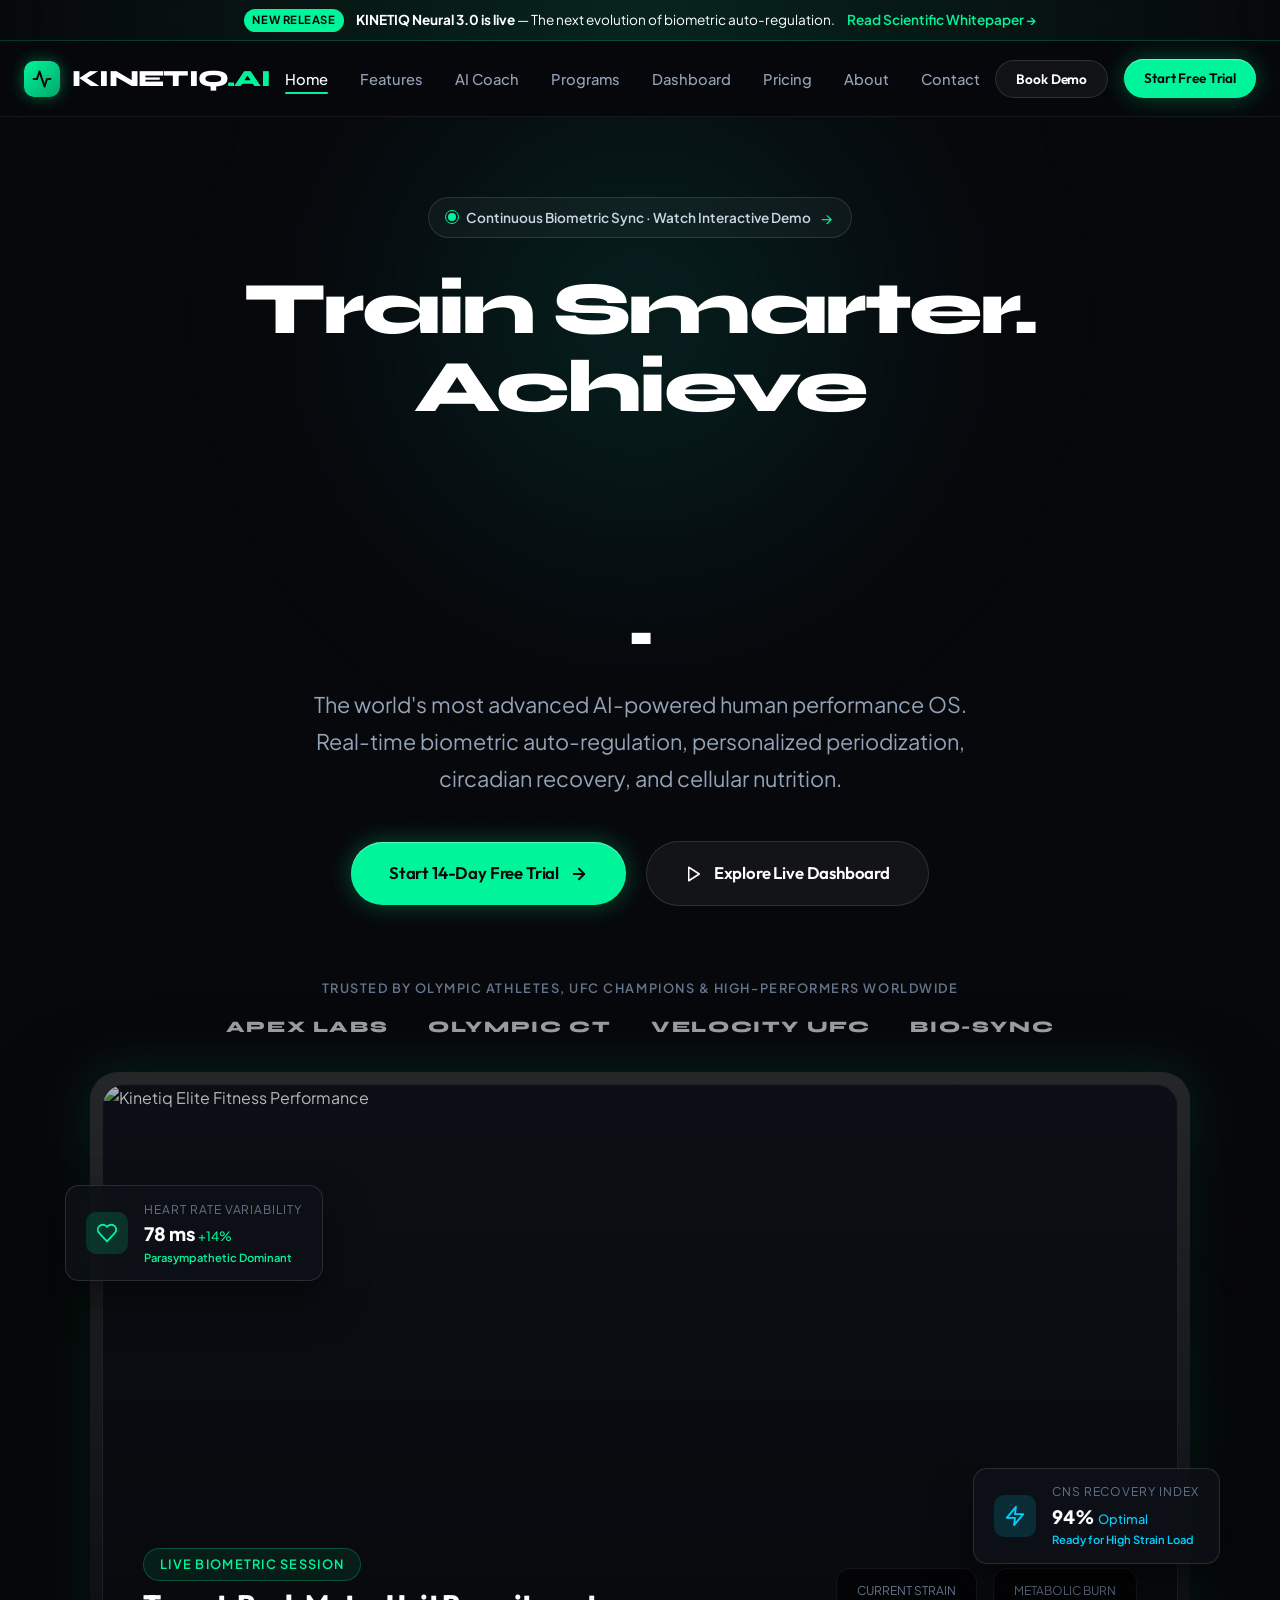
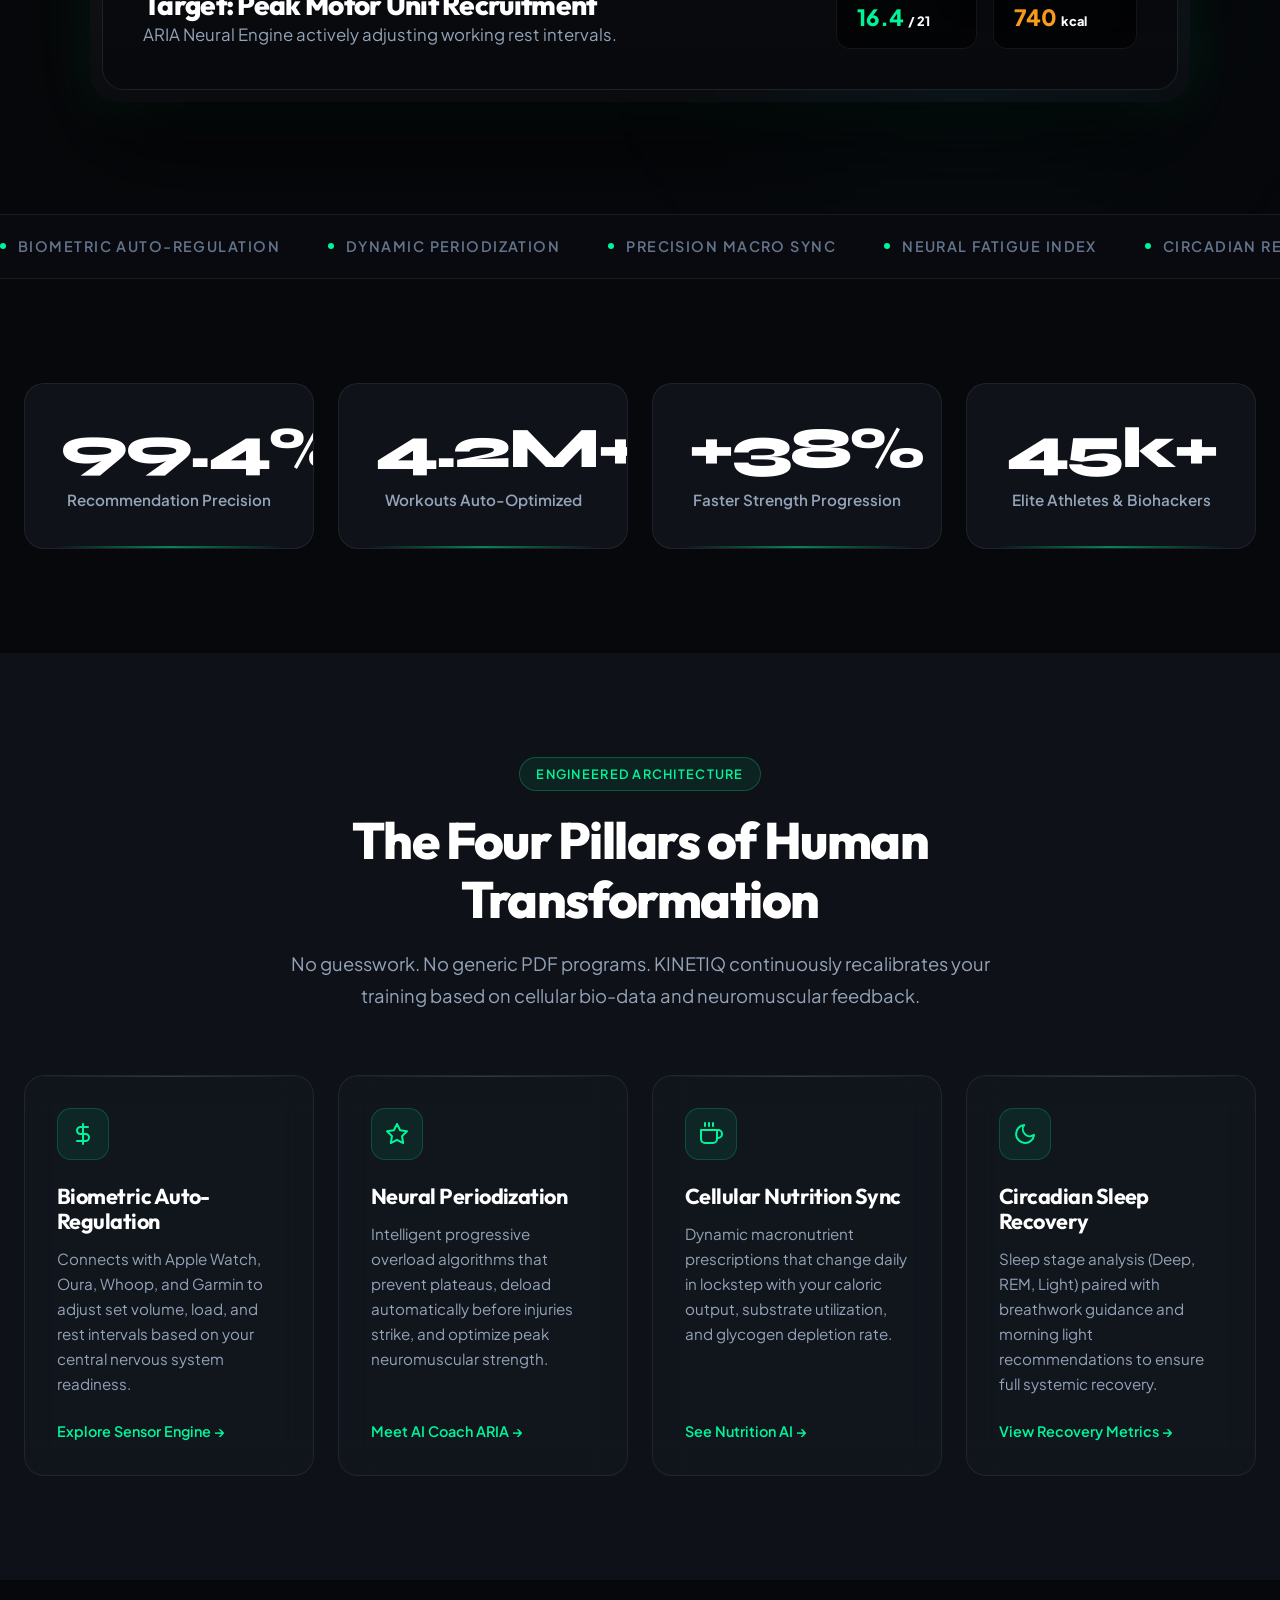
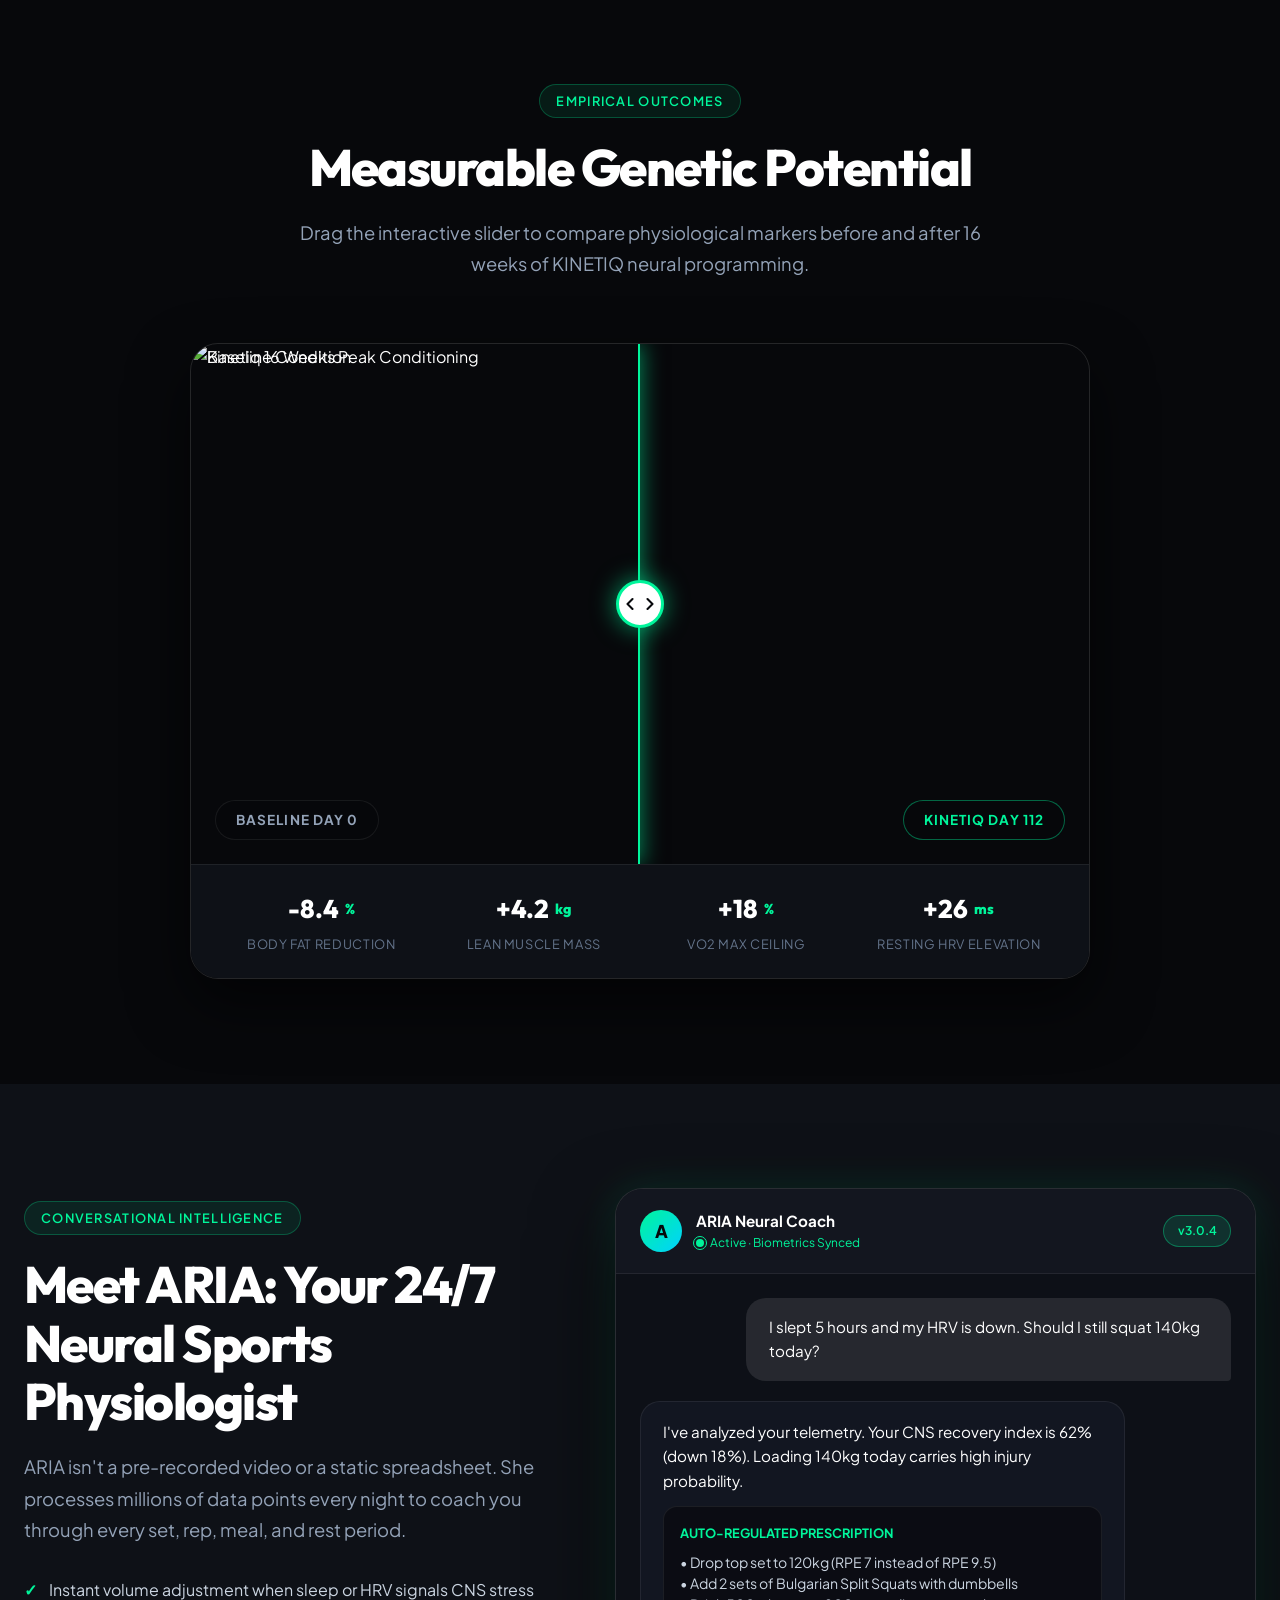
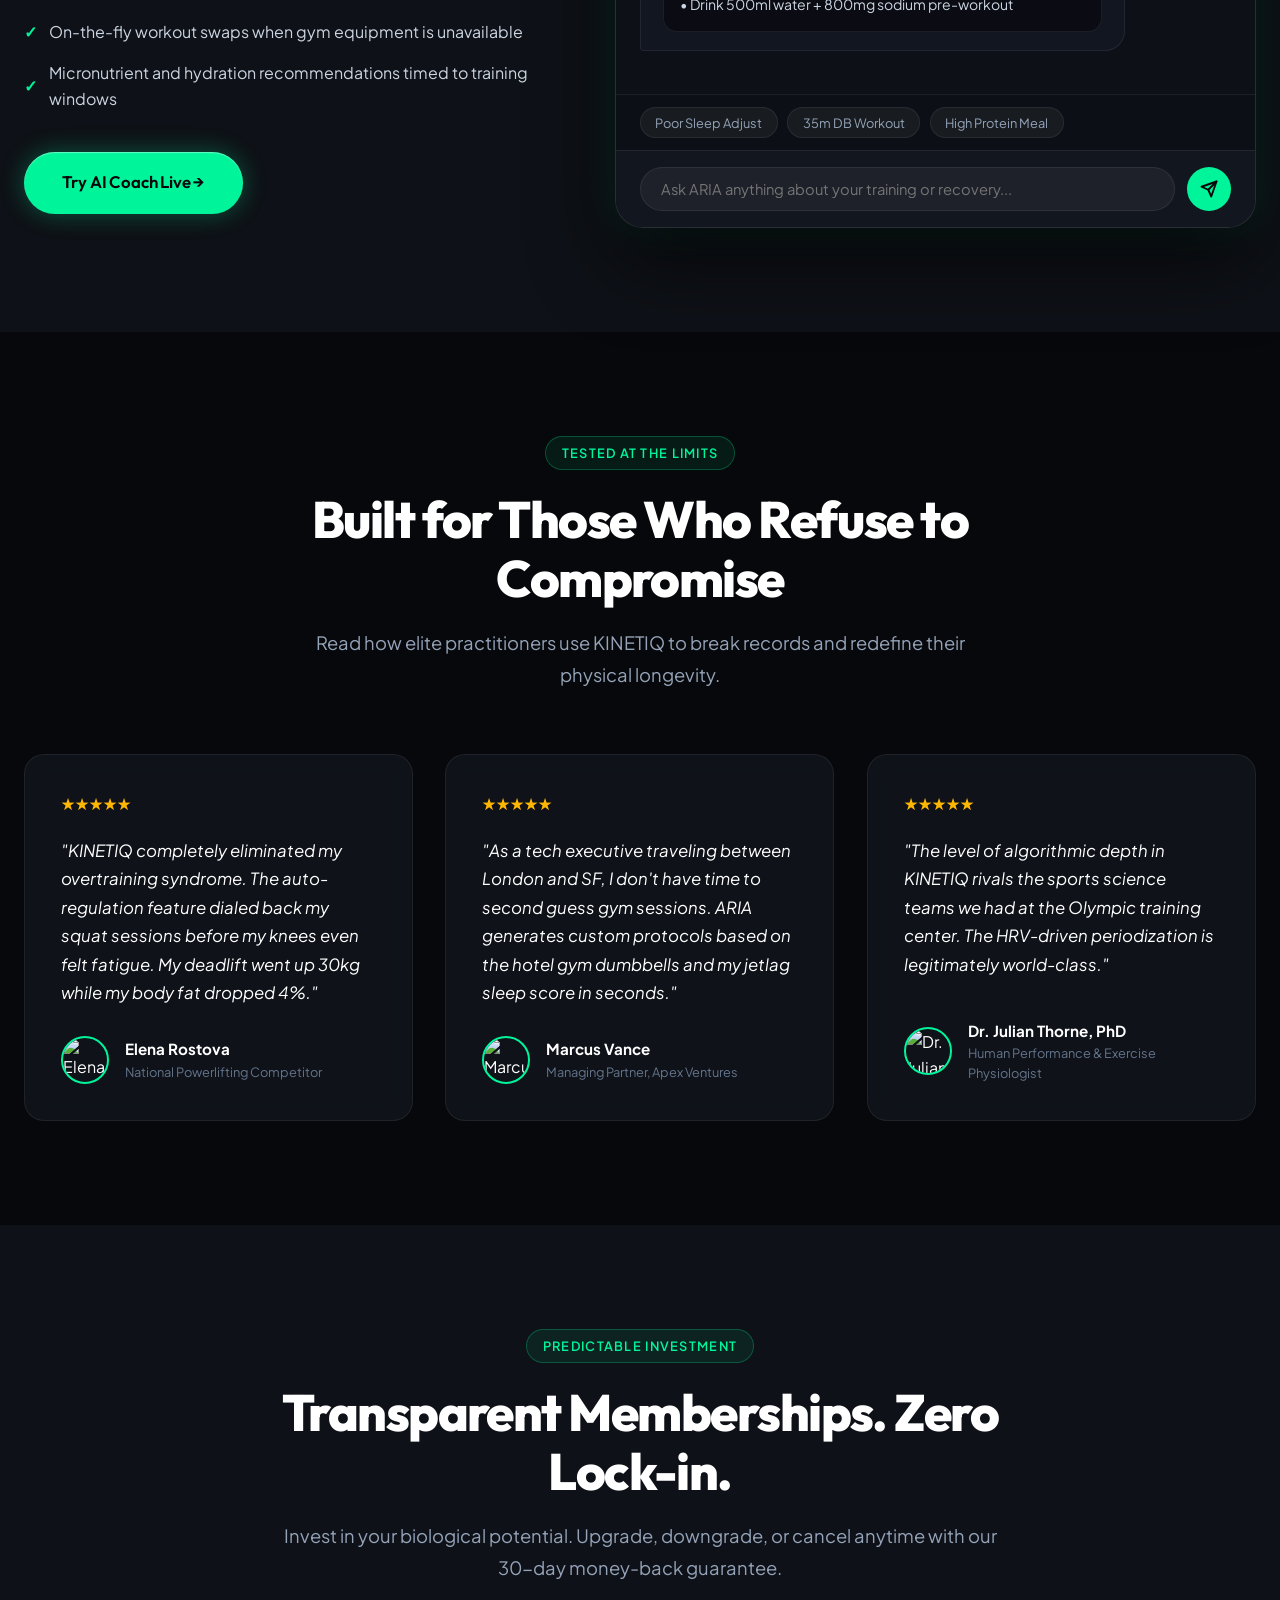
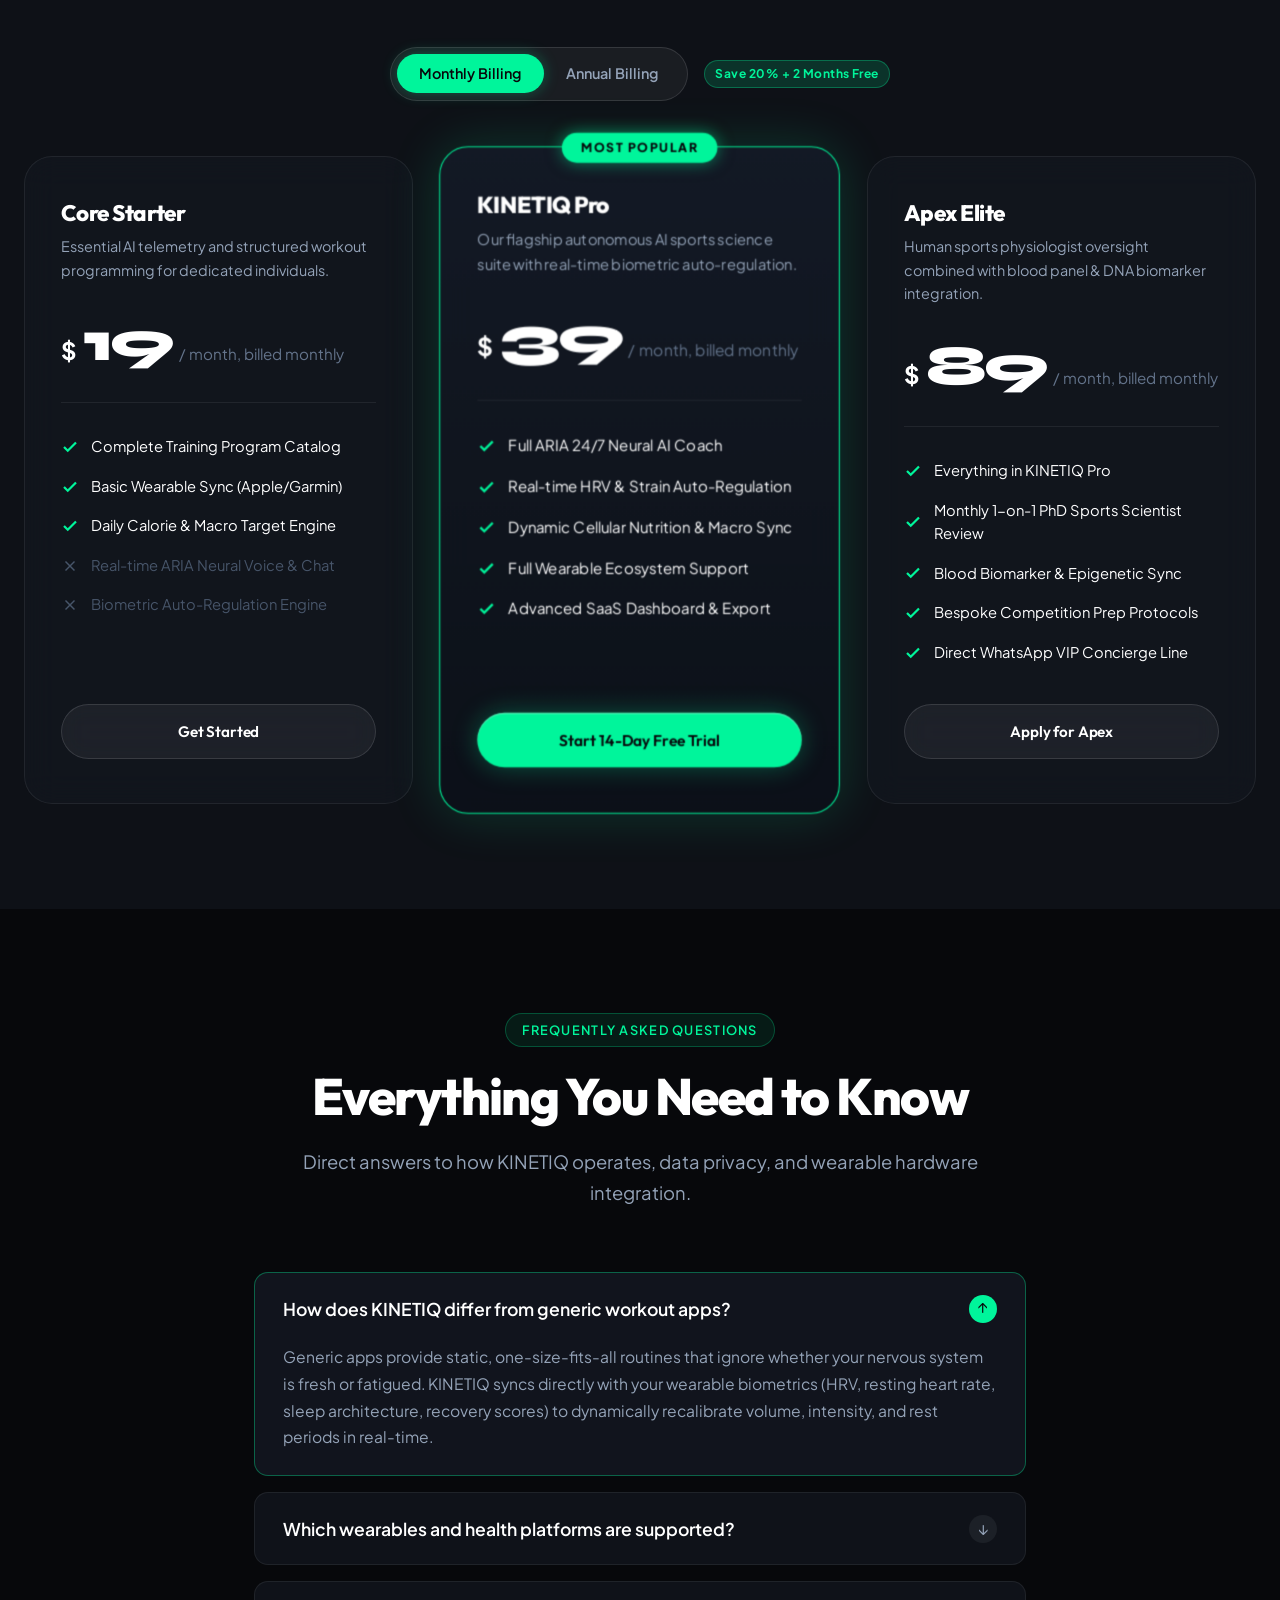
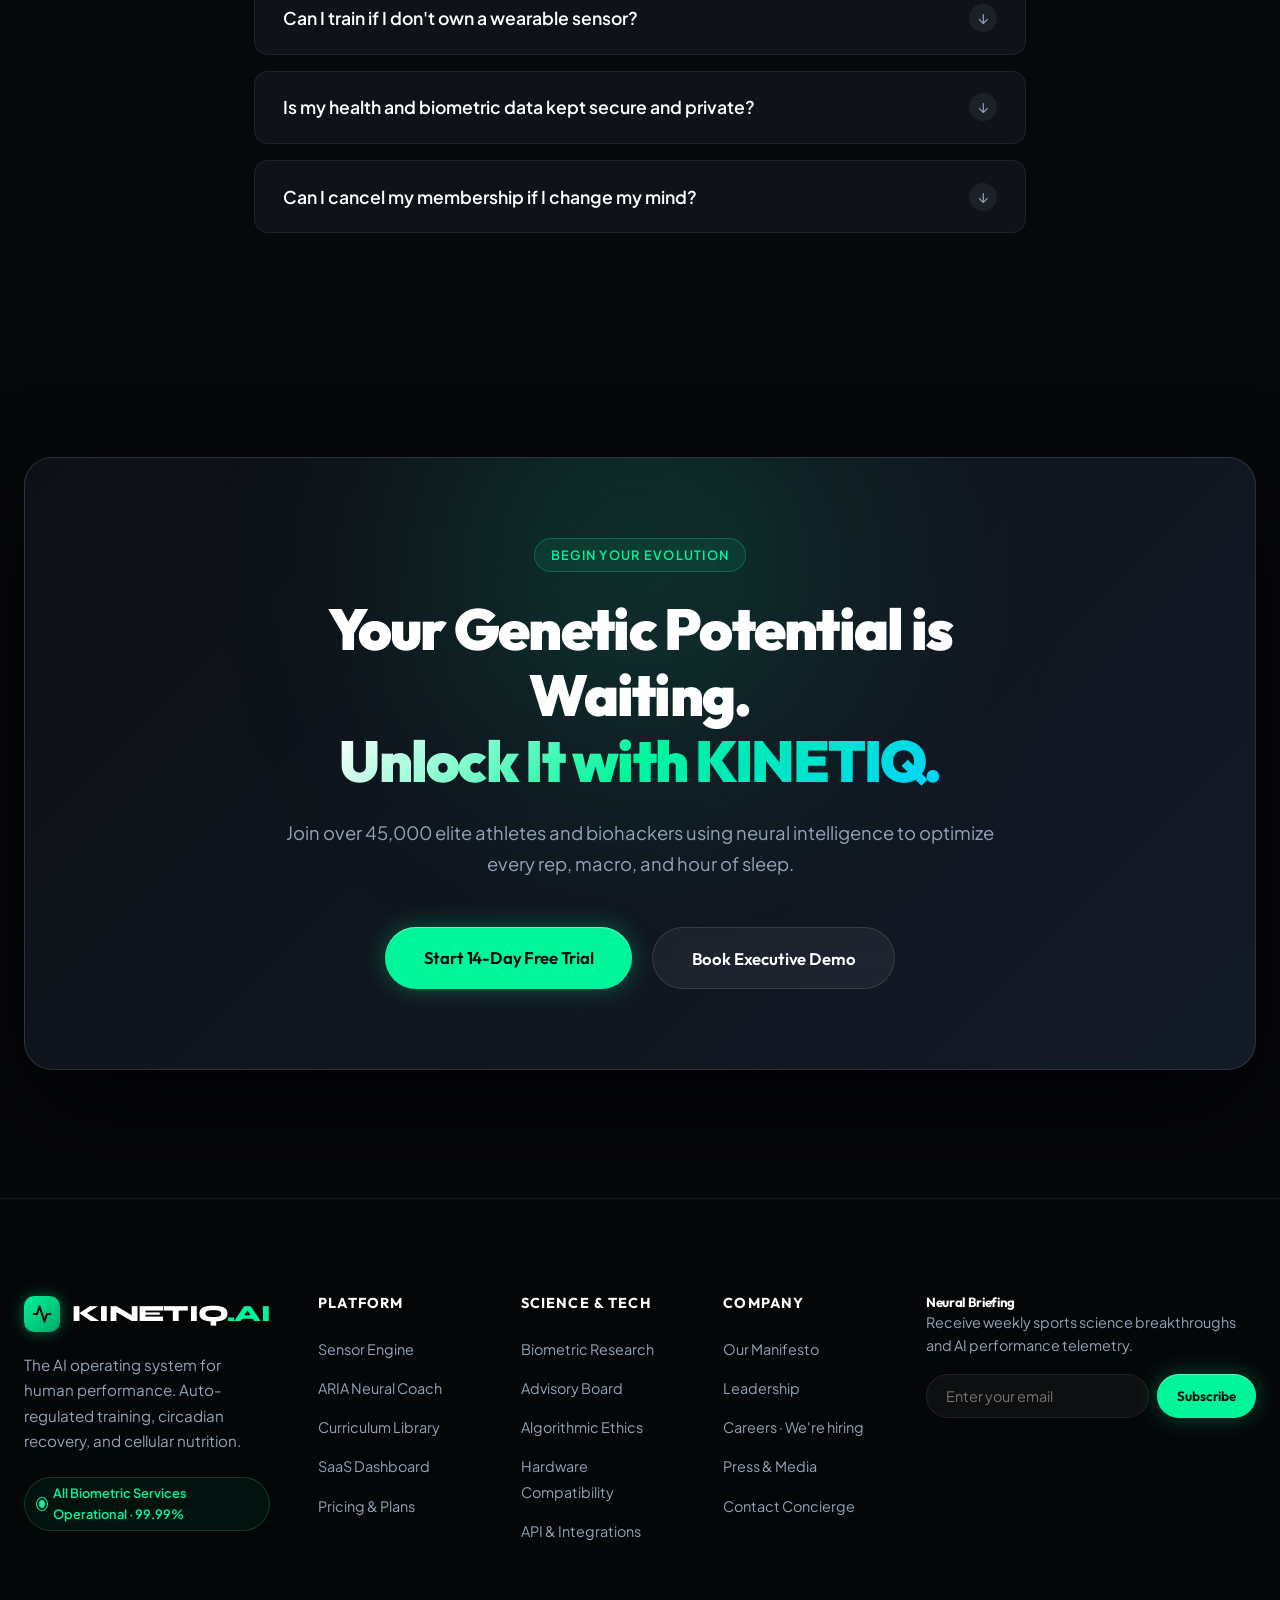
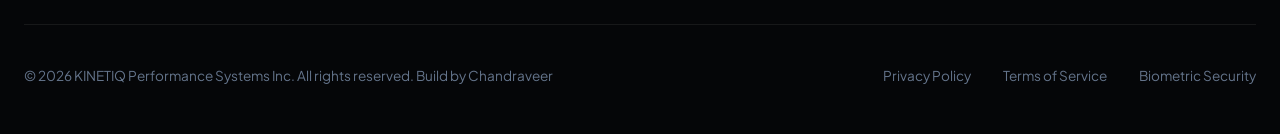
==== index.html @ f7a19a85 "Initial commit: FitNexus Fitness Website" ====
<!DOCTYPE html>
<html lang="en">
<head>
  <meta charset="UTF-8">
  <meta name="viewport" content="width=device-width, initial-scale=1.0">
  <title>KINETIQ AI — The Intelligent Operating System for Human Performance</title>
  <meta name="description" content="KINETIQ is an AI-powered human performance platform integrating real-time biometric tracking, neural coaching, dynamic periodization, and metabolic nutrition.">
  <link rel="stylesheet" href="css/main.css">
  <link rel="stylesheet" href="css/components.css">
  <link rel="stylesheet" href="css/pages.css">
</head>
<body>

  <!-- Announcement Bar -->
  <div class="announcement-bar">
    <span class="badge">New Release</span>
    <span><strong>KINETIQ Neural 3.0 is live</strong> — The next evolution of biometric auto-regulation.</span>
    <a href="features.html">Read Scientific Whitepaper &rarr;</a>
  </div>

  <!-- Sticky Glass Navbar -->
  <header class="navbar">
    <div class="container-wide navbar-container">
      <a href="index.html" class="brand-logo">
        <div class="brand-icon">
          <svg viewBox="0 0 24 24" fill="none" stroke="currentColor" stroke-width="2.5" stroke-linecap="round" stroke-linejoin="round">
            <polyline points="22 12 18 12 15 21 9 3 6 12 2 12"></polyline>
          </svg>
        </div>
        <span>KINETIQ<span class="highlight">.AI</span></span>
      </a>

      <nav>
        <ul class="nav-menu">
          <li><a href="index.html" class="nav-link active">Home</a></li>
          <li><a href="features.html" class="nav-link">Features</a></li>
          <li><a href="ai-coach.html" class="nav-link">AI Coach</a></li>
          <li><a href="programs.html" class="nav-link">Programs</a></li>
          <li><a href="dashboard.html" class="nav-link">Dashboard</a></li>
          <li><a href="pricing.html" class="nav-link">Pricing</a></li>
          <li><a href="about.html" class="nav-link">About</a></li>
          <li><a href="contact.html" class="nav-link">Contact</a></li>
        </ul>
      </nav>

      <div class="nav-actions">
        <button class="btn btn-secondary btn-sm" data-open-modal="demo-modal">Book Demo</button>
        <a href="pricing.html" class="btn btn-primary btn-sm btn-magnetic">Start Free Trial</a>
        <button class="mobile-toggle" aria-label="Open Navigation Menu">
          <svg viewBox="0 0 24 24" fill="none" stroke="currentColor" stroke-width="2" stroke-linecap="round" stroke-linejoin="round">
            <line x1="3" y1="12" x2="21" y2="12"></line>
            <line x1="3" y1="6" x2="21" y2="6"></line>
            <line x1="3" y1="18" x2="21" y2="18"></line>
          </svg>
        </button>
      </div>
    </div>
  </header>

  <!-- Mobile Drawer Overlay -->
  <div class="mobile-drawer">
    <div class="mobile-drawer-header">
      <div class="brand-logo">
        <div class="brand-icon">
          <svg viewBox="0 0 24 24" fill="none" stroke="currentColor" stroke-width="2.5" stroke-linecap="round" stroke-linejoin="round">
            <polyline points="22 12 18 12 15 21 9 3 6 12 2 12"></polyline>
          </svg>
        </div>
        <span>KINETIQ<span class="highlight">.AI</span></span>
      </div>
      <button class="mobile-drawer-close modal-close" aria-label="Close Menu">&times;</button>
    </div>
    <div class="mobile-nav-links">
      <a href="index.html" class="mobile-nav-link active">Home <span>&rarr;</span></a>
      <a href="features.html" class="mobile-nav-link">Features <span>&rarr;</span></a>
      <a href="ai-coach.html" class="mobile-nav-link">AI Coach <span>&rarr;</span></a>
      <a href="programs.html" class="mobile-nav-link">Programs <span>&rarr;</span></a>
      <a href="dashboard.html" class="mobile-nav-link">Dashboard <span>&rarr;</span></a>
      <a href="pricing.html" class="mobile-nav-link">Pricing <span>&rarr;</span></a>
      <a href="about.html" class="mobile-nav-link">About <span>&rarr;</span></a>
      <a href="contact.html" class="mobile-nav-link">Contact <span>&rarr;</span></a>
    </div>
    <div class="mobile-actions">
      <a href="pricing.html" class="btn btn-primary btn-lg" style="width: 100%;">Get Started</a>
      <button class="btn btn-secondary btn-lg" data-open-modal="demo-modal" style="width: 100%;">Book a Demo</button>
    </div>
  </div>

  <!-- Hero Section -->
  <section class="hero-section">
    <div class="ambient-glow hero-glow-1"></div>
    <div class="ambient-glow hero-glow-2"></div>

    <div class="container">
      <div class="hero-content">
        <div class="hero-announcement-pill" data-open-modal="demo-modal">
          <div class="status-dot"></div>
          <span style="font-size: 0.85rem; font-weight: 600; color: #cbd5e1;">Continuous Biometric Sync &middot; Watch Interactive Demo</span>
          <span style="color: var(--accent-primary);">&rarr;</span>
        </div>

        <h1 class="hero-headline">
          Train Smarter.<br>
          Achieve <span class="gradient-text-accent morphing-keyword">Peak Performance</span>.
        </h1>

        <p class="hero-subheading">
          The world's most advanced AI-powered human performance OS. Real-time biometric auto-regulation, personalized periodization, circadian recovery, and cellular nutrition.
        </p>

        <div class="hero-cta-group">
          <a href="pricing.html" class="btn btn-primary btn-lg btn-magnetic">
            <span>Start 14-Day Free Trial</span>
            <svg width="18" height="18" viewBox="0 0 24 24" fill="none" stroke="currentColor" stroke-width="2.5" stroke-linecap="round" stroke-linejoin="round">
              <line x1="5" y1="12" x2="19" y2="12"></line>
              <polyline points="12 5 19 12 12 19"></polyline>
            </svg>
          </a>
          <a href="dashboard.html" class="btn btn-secondary btn-lg">
            <svg width="18" height="18" viewBox="0 0 24 24" fill="none" stroke="currentColor" stroke-width="2" stroke-linecap="round" stroke-linejoin="round">
              <polygon points="5 3 19 12 5 21 5 3"></polygon>
            </svg>
            <span>Explore Live Dashboard</span>
          </a>
        </div>

        <!-- Trusted By Section -->
        <div class="hero-trust-bar">
          <span class="hero-trust-text">Trusted by Olympic Athletes, UFC Champions & High-Performers Worldwide</span>
          <div class="hero-trust-logos">
            <span style="font-family: var(--font-display); font-weight: 800; letter-spacing: 0.1em;">APEX LABS</span>
            <span style="font-family: var(--font-display); font-weight: 800; letter-spacing: 0.1em;">OLYMPIC CT</span>
            <span style="font-family: var(--font-display); font-weight: 800; letter-spacing: 0.1em;">VELOCITY UFC</span>
            <span style="font-family: var(--font-display); font-weight: 800; letter-spacing: 0.1em;">BIO-SYNC</span>
          </div>
        </div>
      </div>

      <!-- Hero Visual Mockup with Floating Interactive Cards -->
      <div class="hero-visual-container reveal-on-scroll">
        <!-- Floating Left Widget: HRV -->
        <div class="floating-widget hero-float-left">
          <div class="fw-icon hrv">
            <svg width="22" height="22" viewBox="0 0 24 24" fill="none" stroke="currentColor" stroke-width="2" stroke-linecap="round" stroke-linejoin="round">
              <path d="M20.42 4.58a5.4 5.4 0 0 0-7.65 0l-.77.78-.77-.78a5.4 5.4 0 0 0-7.65 7.65l.77.78L12 21.23l7.65-8.22.77-.78a5.4 5.4 0 0 0 0-7.65z"></path>
            </svg>
          </div>
          <div class="fw-content">
            <span class="fw-title">Heart Rate Variability</span>
            <span class="fw-val">78 ms <span style="font-size:0.8rem; font-weight:500; color:var(--accent-primary);">+14%</span></span>
            <span class="fw-tag">Parasympathetic Dominant</span>
          </div>
        </div>

        <!-- Floating Right Widget: Recovery Score -->
        <div class="floating-widget alt hero-float-right">
          <div class="fw-icon recovery">
            <svg width="22" height="22" viewBox="0 0 24 24" fill="none" stroke="currentColor" stroke-width="2" stroke-linecap="round" stroke-linejoin="round">
              <polygon points="13 2 3 14 12 14 11 22 21 10 12 10 13 2"></polygon>
            </svg>
          </div>
          <div class="fw-content">
            <span class="fw-title">CNS Recovery Index</span>
            <span class="fw-val">94% <span style="font-size:0.8rem; font-weight:500; color:var(--accent-secondary);">Optimal</span></span>
            <span class="fw-tag" style="color:var(--accent-secondary);">Ready for High Strain Load</span>
          </div>
        </div>

        <div class="hero-mockup-frame">
          <img src="https://images.unsplash.com/photo-1517838277536-f5f99be501cd?auto=format&fit=crop&w=1600&q=80" alt="Kinetiq Elite Fitness Performance" style="aspect-ratio: 16/9; object-fit: cover; filter: contrast(1.1) brightness(0.9);">
          
          <!-- Inner HUD Overlay -->
          <div style="position: absolute; inset: 0; background: linear-gradient(180deg, rgba(7,8,11,0.2) 0%, rgba(7,8,11,0.85) 100%); display: flex; flex-direction: column; justify-content: flex-end; padding: 2.5rem;">
            <div style="display: flex; justify-content: space-between; align-items: flex-end; flex-wrap: wrap; gap: 1rem;">
              <div>
                <span class="section-tag" style="margin-bottom: 0.5rem;">Live Biometric Session</span>
                <h3 style="font-size: 1.75rem; font-weight: 800;">Target: Peak Motor Unit Recruitment</h3>
                <p style="color: var(--text-secondary); margin: 0;">ARIA Neural Engine actively adjusting working rest intervals.</p>
              </div>
              <div style="display: flex; gap: 1rem;">
                <div style="padding: 0.75rem 1.25rem; background: rgba(0,0,0,0.6); border: 1px solid var(--border-subtle); border-radius: var(--radius-md); backdrop-filter: blur(10px);">
                  <div style="font-size: 0.75rem; color: var(--text-muted);">CURRENT STRAIN</div>
                  <div style="font-size: 1.4rem; font-weight: 800; color: var(--accent-primary);">16.4 <span style="font-size: 0.8rem; color: #fff;">/ 21</span></div>
                </div>
                <div style="padding: 0.75rem 1.25rem; background: rgba(0,0,0,0.6); border: 1px solid var(--border-subtle); border-radius: var(--radius-md); backdrop-filter: blur(10px);">
                  <div style="font-size: 0.75rem; color: var(--text-muted);">METABOLIC BURN</div>
                  <div style="font-size: 1.4rem; font-weight: 800; color: var(--accent-amber);">740 <span style="font-size: 0.8rem; color: #fff;">kcal</span></div>
                </div>
              </div>
            </div>
          </div>
        </div>
      </div>
    </div>
  </section>

  <!-- Marquee Velocity Ribbon -->
  <div class="marquee-container">
    <div class="marquee-content">
      <div class="marquee-item"><span class="dot"></span> Biometric Auto-Regulation</div>
      <div class="marquee-item"><span class="dot"></span> Dynamic Periodization</div>
      <div class="marquee-item"><span class="dot"></span> Precision Macro Sync</div>
      <div class="marquee-item"><span class="dot"></span> Neural Fatigue Index</div>
      <div class="marquee-item"><span class="dot"></span> Circadian Recovery Protocol</div>
      <div class="marquee-item"><span class="dot"></span> Hypertrophy Architecture</div>
      <div class="marquee-item"><span class="dot"></span> VO2 Max Optimization</div>
      <div class="marquee-item"><span class="dot"></span> Biometric Auto-Regulation</div>
      <div class="marquee-item"><span class="dot"></span> Dynamic Periodization</div>
      <div class="marquee-item"><span class="dot"></span> Precision Macro Sync</div>
      <div class="marquee-item"><span class="dot"></span> Neural Fatigue Index</div>
      <div class="marquee-item"><span class="dot"></span> Circadian Recovery Protocol</div>
    </div>
  </div>

  <!-- Key Metrics Animated Counter Strip -->
  <section class="section">
    <div class="container">
      <div class="grid-4">
        <div class="stat-counter-card reveal-on-scroll stagger-1">
          <div class="stat-counter-number" data-counter="99.4" data-suffix="%" data-decimals="1">0%</div>
          <div class="stat-counter-label">Recommendation Precision</div>
        </div>
        <div class="stat-counter-card reveal-on-scroll stagger-2">
          <div class="stat-counter-number" data-counter="4.2" data-suffix="M+" data-decimals="1">0M+</div>
          <div class="stat-counter-label">Workouts Auto-Optimized</div>
        </div>
        <div class="stat-counter-card reveal-on-scroll stagger-3">
          <div class="stat-counter-number" data-counter="38" data-suffix="%" data-prefix="+">0%</div>
          <div class="stat-counter-label">Faster Strength Progression</div>
        </div>
        <div class="stat-counter-card reveal-on-scroll stagger-4">
          <div class="stat-counter-number" data-counter="45" data-suffix="k+">0k+</div>
          <div class="stat-counter-label">Elite Athletes & Biohackers</div>
        </div>
      </div>
    </div>
  </section>

  <!-- Core Pillars Grid -->
  <section class="section" style="background: var(--bg-surface);">
    <div class="container">
      <div class="section-header reveal-on-scroll">
        <span class="section-tag">Engineered Architecture</span>
        <h2 class="section-title">The Four Pillars of Human Transformation</h2>
        <p class="section-subtitle">No guesswork. No generic PDF programs. KINETIQ continuously recalibrates your training based on cellular bio-data and neuromuscular feedback.</p>
      </div>

      <div class="grid-4">
        <div class="card-glass feature-card reveal-on-scroll stagger-1">
          <div class="feature-icon-wrapper">
            <svg width="24" height="24" viewBox="0 0 24 24" fill="none" stroke="currentColor" stroke-width="2" stroke-linecap="round" stroke-linejoin="round">
              <path d="M12 2v20M17 5H9.5a3.5 3.5 0 0 0 0 7h5a3.5 3.5 0 0 1 0 7H6"></path>
            </svg>
          </div>
          <h3 class="feature-title">Biometric Auto-Regulation</h3>
          <p class="feature-desc">Connects with Apple Watch, Oura, Whoop, and Garmin to adjust set volume, load, and rest intervals based on your central nervous system readiness.</p>
          <a href="features.html" class="feature-link">Explore Sensor Engine &rarr;</a>
        </div>

        <div class="card-glass feature-card reveal-on-scroll stagger-2">
          <div class="feature-icon-wrapper">
            <svg width="24" height="24" viewBox="0 0 24 24" fill="none" stroke="currentColor" stroke-width="2" stroke-linecap="round" stroke-linejoin="round">
              <polygon points="12 2 15.09 8.26 22 9.27 17 14.14 18.18 21.02 12 17.77 5.82 21.02 7 14.14 2 9.27 8.91 8.26 12 2"></polygon>
            </svg>
          </div>
          <h3 class="feature-title">Neural Periodization</h3>
          <p class="feature-desc">Intelligent progressive overload algorithms that prevent plateaus, deload automatically before injuries strike, and optimize peak neuromuscular strength.</p>
          <a href="ai-coach.html" class="feature-link">Meet AI Coach ARIA &rarr;</a>
        </div>

        <div class="card-glass feature-card reveal-on-scroll stagger-3">
          <div class="feature-icon-wrapper">
            <svg width="24" height="24" viewBox="0 0 24 24" fill="none" stroke="currentColor" stroke-width="2" stroke-linecap="round" stroke-linejoin="round">
              <path d="M18 8h1a4 4 0 0 1 0 8h-1"></path>
              <path d="M2 8h16v9a4 4 0 0 1-4 4H6a4 4 0 0 1-4-4V8z"></path>
              <line x1="6" y1="1" x2="6" y2="4"></line>
              <line x1="10" y1="1" x2="10" y2="4"></line>
              <line x1="14" y1="1" x2="14" y2="4"></line>
            </svg>
          </div>
          <h3 class="feature-title">Cellular Nutrition Sync</h3>
          <p class="feature-desc">Dynamic macronutrient prescriptions that change daily in lockstep with your caloric output, substrate utilization, and glycogen depletion rate.</p>
          <a href="features.html" class="feature-link">See Nutrition AI &rarr;</a>
        </div>

        <div class="card-glass feature-card reveal-on-scroll stagger-4">
          <div class="feature-icon-wrapper">
            <svg width="24" height="24" viewBox="0 0 24 24" fill="none" stroke="currentColor" stroke-width="2" stroke-linecap="round" stroke-linejoin="round">
              <path d="M21 12.79A9 9 0 1 1 11.21 3 7 7 0 0 0 21 12.79z"></path>
            </svg>
          </div>
          <h3 class="feature-title">Circadian Sleep Recovery</h3>
          <p class="feature-desc">Sleep stage analysis (Deep, REM, Light) paired with breathwork guidance and morning light recommendations to ensure full systemic recovery.</p>
          <a href="dashboard.html" class="feature-link">View Recovery Metrics &rarr;</a>
        </div>
      </div>
    </div>
  </section>

  <!-- Interactive Before/After Transformation Slider -->
  <section class="section">
    <div class="container">
      <div class="section-header reveal-on-scroll">
        <span class="section-tag">Empirical Outcomes</span>
        <h2 class="section-title">Measurable Genetic Potential</h2>
        <p class="section-subtitle">Drag the interactive slider to compare physiological markers before and after 16 weeks of KINETIQ neural programming.</p>
      </div>

      <div class="transformation-container reveal-on-scroll">
        <div class="comparison-slider">
          <!-- Background Image (After Transformation) -->
          <img class="comparison-img" src="https://images.unsplash.com/photo-1583454110551-21f2fa2afe61?auto=format&fit=crop&w=1200&q=80" alt="Kinetiq 16 Weeks Peak Conditioning">
          
          <!-- Overlay Image (Baseline) -->
          <div class="comparison-overlay">
            <img src="https://images.unsplash.com/photo-1571019613454-1cb2f99b2d8b?auto=format&fit=crop&w=1200&q=80" alt="Baseline Condition">
          </div>

          <!-- Interactive Handle -->
          <div class="slider-handle">
            <svg viewBox="0 0 24 24" fill="none" stroke="currentColor" stroke-width="2.5" stroke-linecap="round" stroke-linejoin="round">
              <polyline points="15 18 9 12 15 6"></polyline>
            </svg>
            <svg viewBox="0 0 24 24" fill="none" stroke="currentColor" stroke-width="2.5" stroke-linecap="round" stroke-linejoin="round">
              <polyline points="9 18 15 12 9 6"></polyline>
            </svg>
          </div>

          <span class="slider-badge before">Baseline Day 0</span>
          <span class="slider-badge after">KINETIQ Day 112</span>
        </div>

        <!-- Metrics Comparison Strip -->
        <div class="transformation-stats">
          <div class="trans-stat-item">
            <div class="trans-stat-val">-8.4<span class="unit">%</span></div>
            <div class="trans-stat-lbl">Body Fat Reduction</div>
          </div>
          <div class="trans-stat-item">
            <div class="trans-stat-val">+4.2<span class="unit">kg</span></div>
            <div class="trans-stat-lbl">Lean Muscle Mass</div>
          </div>
          <div class="trans-stat-item">
            <div class="trans-stat-val">+18<span class="unit">%</span></div>
            <div class="trans-stat-lbl">VO2 Max Ceiling</div>
          </div>
          <div class="trans-stat-item">
            <div class="trans-stat-val">+26<span class="unit">ms</span></div>
            <div class="trans-stat-lbl">Resting HRV Elevation</div>
          </div>
        </div>
      </div>
    </div>
  </section>

  <!-- Interactive AI Coach Preview Section -->
  <section class="section" style="background: var(--bg-surface);">
    <div class="container">
      <div class="ai-coach-wrapper">
        <div class="reveal-on-scroll">
          <span class="section-tag">Conversational Intelligence</span>
          <h2 class="section-title">Meet ARIA: Your 24/7 Neural Sports Physiologist</h2>
          <p class="section-subtitle" style="margin-bottom: 2rem;">
            ARIA isn't a pre-recorded video or a static spreadsheet. She processes millions of data points every night to coach you through every set, rep, meal, and rest period.
          </p>
          <ul style="list-style: none; display: flex; flex-direction: column; gap: 1rem; margin-bottom: 2.5rem;">
            <li style="display: flex; align-items: center; gap: 0.75rem; color: #cbd5e1;">
              <span style="color: var(--accent-primary); font-weight: 800;">✓</span> Instant volume adjustment when sleep or HRV signals CNS stress
            </li>
            <li style="display: flex; align-items: center; gap: 0.75rem; color: #cbd5e1;">
              <span style="color: var(--accent-primary); font-weight: 800;">✓</span> On-the-fly workout swaps when gym equipment is unavailable
            </li>
            <li style="display: flex; align-items: center; gap: 0.75rem; color: #cbd5e1;">
              <span style="color: var(--accent-primary); font-weight: 800;">✓</span> Micronutrient and hydration recommendations timed to training windows
            </li>
          </ul>
          <a href="ai-coach.html" class="btn btn-primary btn-lg btn-magnetic">Try AI Coach Live &rarr;</a>
        </div>

        <!-- Mini Live AI Chat Simulator -->
        <div class="ai-chat-device reveal-on-scroll">
          <div class="chat-device-header">
            <div class="chat-coach-profile">
              <div class="chat-coach-avatar">A</div>
              <div>
                <div style="font-weight: 700; font-size: 0.95rem; color: #fff;">ARIA Neural Coach</div>
                <div style="font-size: 0.75rem; color: var(--accent-primary); display: flex; align-items: center; gap: 0.4rem;">
                  <span class="status-dot"></span> Active &middot; Biometrics Synced
                </div>
              </div>
            </div>
            <span class="badge-pill active">v3.0.4</span>
          </div>

          <div class="chat-messages-container">
            <div class="chat-bubble user">
              I slept 5 hours and my HRV is down. Should I still squat 140kg today?
            </div>
            <div class="chat-bubble ai">
              <div>I've analyzed your telemetry. Your CNS recovery index is 62% (down 18%). Loading 140kg today carries high injury probability.</div>
              <div class="ai-recommendation-card">
                <div class="ai-card-title">Auto-Regulated Prescription</div>
                <div style="font-size: 0.88rem; color: #cbd5e1; line-height: 1.5;">
                  • Drop top set to 120kg (RPE 7 instead of RPE 9.5)<br>
                  • Add 2 sets of Bulgarian Split Squats with dumbbells<br>
                  • Drink 500ml water + 800mg sodium pre-workout
                </div>
              </div>
            </div>
          </div>

          <div class="chat-prompt-chips">
            <button class="prompt-chip" data-prompt="sleep">Poor Sleep Adjust</button>
            <button class="prompt-chip" data-prompt="quick">35m DB Workout</button>
            <button class="prompt-chip" data-prompt="nutrition">High Protein Meal</button>
          </div>

          <form class="chat-input-bar">
            <input type="text" class="chat-input-field" placeholder="Ask ARIA anything about your training or recovery...">
            <button type="submit" class="chat-send-btn" aria-label="Send message">
              <svg width="18" height="18" viewBox="0 0 24 24" fill="none" stroke="currentColor" stroke-width="2.5" stroke-linecap="round" stroke-linejoin="round">
                <line x1="22" y1="2" x2="11" y2="13"></line>
                <polygon points="22 2 15 22 11 13 2 9 22 2"></polygon>
              </svg>
            </button>
          </form>
        </div>
      </div>
    </div>
  </section>

  <!-- Athlete Testimonials Section -->
  <section class="section">
    <div class="container">
      <div class="section-header reveal-on-scroll">
        <span class="section-tag">Tested at the Limits</span>
        <h2 class="section-title">Built for Those Who Refuse to Compromise</h2>
        <p class="section-subtitle">Read how elite practitioners use KINETIQ to break records and redefine their physical longevity.</p>
      </div>

      <div class="grid-3">
        <div class="testimonial-card reveal-on-scroll stagger-1">
          <div>
            <div class="test-stars">★★★★★</div>
            <p class="test-quote">"KINETIQ completely eliminated my overtraining syndrome. The auto-regulation feature dialed back my squat sessions before my knees even felt fatigue. My deadlift went up 30kg while my body fat dropped 4%."</p>
          </div>
          <div class="test-author">
            <img class="test-avatar" src="https://images.unsplash.com/photo-1534528741775-53994a69daeb?auto=format&fit=crop&w=120&q=80" alt="Elena Rostova">
            <div>
              <div class="test-name">Elena Rostova</div>
              <div class="test-role">National Powerlifting Competitor</div>
            </div>
          </div>
        </div>

        <div class="testimonial-card reveal-on-scroll stagger-2">
          <div>
            <div class="test-stars">★★★★★</div>
            <p class="test-quote">"As a tech executive traveling between London and SF, I don't have time to second guess gym sessions. ARIA generates custom protocols based on the hotel gym dumbbells and my jetlag sleep score in seconds."</p>
          </div>
          <div class="test-author">
            <img class="test-avatar" src="https://images.unsplash.com/photo-1507003211169-0a1dd7228f2d?auto=format&fit=crop&w=120&q=80" alt="Marcus Vance">
            <div>
              <div class="test-name">Marcus Vance</div>
              <div class="test-role">Managing Partner, Apex Ventures</div>
            </div>
          </div>
        </div>

        <div class="testimonial-card reveal-on-scroll stagger-3">
          <div>
            <div class="test-stars">★★★★★</div>
            <p class="test-quote">"The level of algorithmic depth in KINETIQ rivals the sports science teams we had at the Olympic training center. The HRV-driven periodization is legitimately world-class."</p>
          </div>
          <div class="test-author">
            <img class="test-avatar" src="https://images.unsplash.com/photo-1500648767791-00dcc994a43e?auto=format&fit=crop&w=120&q=80" alt="Dr. Julian Thorne">
            <div>
              <div class="test-name">Dr. Julian Thorne, PhD</div>
              <div class="test-role">Human Performance & Exercise Physiologist</div>
            </div>
          </div>
        </div>
      </div>
    </div>
  </section>

  <!-- Pricing Preview Section -->
  <section class="section" style="background: var(--bg-surface);">
    <div class="container">
      <div class="section-header reveal-on-scroll">
        <span class="section-tag">Predictable Investment</span>
        <h2 class="section-title">Transparent Memberships. Zero Lock-in.</h2>
        <p class="section-subtitle">Invest in your biological potential. Upgrade, downgrade, or cancel anytime with our 30-day money-back guarantee.</p>
      </div>

      <!-- Pricing Switcher -->
      <div class="pricing-toggle-wrapper reveal-on-scroll">
        <div class="pricing-toggle-btn">
          <span class="toggle-option active" data-period="monthly">Monthly Billing</span>
          <span class="toggle-option" data-period="annual">Annual Billing</span>
        </div>
        <span class="discount-badge">Save 20% + 2 Months Free</span>
      </div>

      <div class="grid-3">
        <!-- Core Plan -->
        <div class="pricing-card reveal-on-scroll stagger-1">
          <h3 class="plan-name">Core Starter</h3>
          <p class="plan-desc">Essential AI telemetry and structured workout programming for dedicated individuals.</p>
          <div class="plan-price-wrapper">
            <span class="plan-currency">$</span>
            <span class="plan-price" data-price-monthly="19" data-price-annual="15">19</span>
            <span class="plan-cycle">/ month, billed monthly</span>
          </div>
          <ul class="plan-features-list">
            <li class="plan-feature-item included"><svg viewBox="0 0 24 24" fill="none" stroke="currentColor" stroke-width="3"><polyline points="20 6 9 17 4 12"></polyline></svg> Complete Training Program Catalog</li>
            <li class="plan-feature-item included"><svg viewBox="0 0 24 24" fill="none" stroke="currentColor" stroke-width="3"><polyline points="20 6 9 17 4 12"></polyline></svg> Basic Wearable Sync (Apple/Garmin)</li>
            <li class="plan-feature-item included"><svg viewBox="0 0 24 24" fill="none" stroke="currentColor" stroke-width="3"><polyline points="20 6 9 17 4 12"></polyline></svg> Daily Calorie & Macro Target Engine</li>
            <li class="plan-feature-item disabled"><svg viewBox="0 0 24 24" fill="none" stroke="currentColor" stroke-width="2"><line x1="18" y1="6" x2="6" y2="18"></line><line x1="6" y1="6" x2="18" y2="18"></line></svg> Real-time ARIA Neural Voice & Chat</li>
            <li class="plan-feature-item disabled"><svg viewBox="0 0 24 24" fill="none" stroke="currentColor" stroke-width="2"><line x1="18" y1="6" x2="6" y2="18"></line><line x1="6" y1="6" x2="18" y2="18"></line></svg> Biometric Auto-Regulation Engine</li>
          </ul>
          <a href="pricing.html" class="btn btn-secondary">Get Started</a>
        </div>

        <!-- Pro Plan (Featured) -->
        <div class="pricing-card featured reveal-on-scroll stagger-2">
          <div class="featured-ribbon">Most Popular</div>
          <h3 class="plan-name">KINETIQ Pro</h3>
          <p class="plan-desc">Our flagship autonomous AI sports science suite with real-time biometric auto-regulation.</p>
          <div class="plan-price-wrapper">
            <span class="plan-currency">$</span>
            <span class="plan-price" data-price-monthly="39" data-price-annual="29">39</span>
            <span class="plan-cycle">/ month, billed monthly</span>
          </div>
          <ul class="plan-features-list">
            <li class="plan-feature-item included"><svg viewBox="0 0 24 24" fill="none" stroke="currentColor" stroke-width="3"><polyline points="20 6 9 17 4 12"></polyline></svg> Full ARIA 24/7 Neural AI Coach</li>
            <li class="plan-feature-item included"><svg viewBox="0 0 24 24" fill="none" stroke="currentColor" stroke-width="3"><polyline points="20 6 9 17 4 12"></polyline></svg> Real-time HRV & Strain Auto-Regulation</li>
            <li class="plan-feature-item included"><svg viewBox="0 0 24 24" fill="none" stroke="currentColor" stroke-width="3"><polyline points="20 6 9 17 4 12"></polyline></svg> Dynamic Cellular Nutrition & Macro Sync</li>
            <li class="plan-feature-item included"><svg viewBox="0 0 24 24" fill="none" stroke="currentColor" stroke-width="3"><polyline points="20 6 9 17 4 12"></polyline></svg> Full Wearable Ecosystem Support</li>
            <li class="plan-feature-item included"><svg viewBox="0 0 24 24" fill="none" stroke="currentColor" stroke-width="3"><polyline points="20 6 9 17 4 12"></polyline></svg> Advanced SaaS Dashboard & Export</li>
          </ul>
          <a href="pricing.html" class="btn btn-primary btn-magnetic">Start 14-Day Free Trial</a>
        </div>

        <!-- Elite Plan -->
        <div class="pricing-card reveal-on-scroll stagger-3">
          <h3 class="plan-name">Apex Elite</h3>
          <p class="plan-desc">Human sports physiologist oversight combined with blood panel & DNA biomarker integration.</p>
          <div class="plan-price-wrapper">
            <span class="plan-currency">$</span>
            <span class="plan-price" data-price-monthly="89" data-price-annual="69">89</span>
            <span class="plan-cycle">/ month, billed monthly</span>
          </div>
          <ul class="plan-features-list">
            <li class="plan-feature-item included"><svg viewBox="0 0 24 24" fill="none" stroke="currentColor" stroke-width="3"><polyline points="20 6 9 17 4 12"></polyline></svg> Everything in KINETIQ Pro</li>
            <li class="plan-feature-item included"><svg viewBox="0 0 24 24" fill="none" stroke="currentColor" stroke-width="3"><polyline points="20 6 9 17 4 12"></polyline></svg> Monthly 1-on-1 PhD Sports Scientist Review</li>
            <li class="plan-feature-item included"><svg viewBox="0 0 24 24" fill="none" stroke="currentColor" stroke-width="3"><polyline points="20 6 9 17 4 12"></polyline></svg> Blood Biomarker & Epigenetic Sync</li>
            <li class="plan-feature-item included"><svg viewBox="0 0 24 24" fill="none" stroke="currentColor" stroke-width="3"><polyline points="20 6 9 17 4 12"></polyline></svg> Bespoke Competition Prep Protocols</li>
            <li class="plan-feature-item included"><svg viewBox="0 0 24 24" fill="none" stroke="currentColor" stroke-width="3"><polyline points="20 6 9 17 4 12"></polyline></svg> Direct WhatsApp VIP Concierge Line</li>
          </ul>
          <a href="contact.html" class="btn btn-secondary">Apply for Apex</a>
        </div>
      </div>
    </div>
  </section>

  <!-- Interactive FAQ Accordion -->
  <section class="section">
    <div class="container" style="max-width: 820px;">
      <div class="section-header reveal-on-scroll">
        <span class="section-tag">Frequently Asked Questions</span>
        <h2 class="section-title">Everything You Need to Know</h2>
        <p class="section-subtitle">Direct answers to how KINETIQ operates, data privacy, and wearable hardware integration.</p>
      </div>

      <div class="reveal-on-scroll">
        <div class="accordion-item active">
          <div class="accordion-header">
            <span class="accordion-title">How does KINETIQ differ from generic workout apps?</span>
            <div class="accordion-icon">&darr;</div>
          </div>
          <div class="accordion-content" style="max-height: 200px;">
            <p class="accordion-body">Generic apps provide static, one-size-fits-all routines that ignore whether your nervous system is fresh or fatigued. KINETIQ syncs directly with your wearable biometrics (HRV, resting heart rate, sleep architecture, recovery scores) to dynamically recalibrate volume, intensity, and rest periods in real-time.</p>
          </div>
        </div>

        <div class="accordion-item">
          <div class="accordion-header">
            <span class="accordion-title">Which wearables and health platforms are supported?</span>
            <div class="accordion-icon">&darr;</div>
          </div>
          <div class="accordion-content">
            <p class="accordion-body">KINETIQ natively supports Apple Health, Apple Watch, Whoop 4.0, Oura Ring Gen 3, Garmin Connect, and Polar. We also integrate with Concept2 ergometers and smart barbells.</p>
          </div>
        </div>

        <div class="accordion-item">
          <div class="accordion-header">
            <span class="accordion-title">Can I train if I don't own a wearable sensor?</span>
            <div class="accordion-icon">&darr;</div>
          </div>
          <div class="accordion-content">
            <p class="accordion-body">Yes. While wearable bio-telemetry unlocks automated adjustments, KINETIQ includes an intelligent subjective readiness check-in that assesses soreness, sleep quality, and perceived exertion (RPE) to customize your daily sessions.</p>
          </div>
        </div>

        <div class="accordion-item">
          <div class="accordion-header">
            <span class="accordion-title">Is my health and biometric data kept secure and private?</span>
            <div class="accordion-icon">&darr;</div>
          </div>
          <div class="accordion-content">
            <p class="accordion-body">Your privacy is absolute. All health telemetry is encrypted end-to-end with AES-256 and stored in HIPAA-compliant, SOC2 Type II audited vaults. We never sell, license, or share your biometric data with third-party advertisers or insurance companies.</p>
          </div>
        </div>

        <div class="accordion-item">
          <div class="accordion-header">
            <span class="accordion-title">Can I cancel my membership if I change my mind?</span>
            <div class="accordion-icon">&darr;</div>
          </div>
          <div class="accordion-content">
            <p class="accordion-body">Yes, you can cancel in one click directly from your dashboard settings with no hidden cancellation fees. We also offer a full 30-day money-back guarantee if you are not completely satisfied.</p>
          </div>
        </div>
      </div>
    </div>
  </section>

  <!-- Final High-Converting VIP Banner -->
  <section class="section" style="padding-bottom: 8rem;">
    <div class="container">
      <div style="background: linear-gradient(135deg, rgba(14,17,23,0.95) 0%, rgba(20,28,42,0.95) 100%); border: 1px solid var(--border-medium); border-radius: var(--radius-xl); padding: 5rem 3rem; text-align: center; position: relative; overflow: hidden; box-shadow: 0 40px 100px rgba(0,0,0,0.7);" class="reveal-on-scroll">
        <div class="ambient-glow glow-emerald" style="width: 400px; height: 400px; top: -100px; left: 50%; transform: translateX(-50%);"></div>
        <div style="position: relative; z-index: 5; max-width: 720px; margin: 0 auto;">
          <span class="section-tag" style="margin-bottom: 1.5rem;">Begin Your Evolution</span>
          <h2 style="font-size: clamp(2.4rem, 4.5vw, 3.8rem); font-weight: 900; margin-bottom: 1.5rem; letter-spacing: -0.03em;">
            Your Genetic Potential is Waiting.<br>
            <span class="gradient-text-accent">Unlock It with KINETIQ.</span>
          </h2>
          <p style="font-size: 1.15rem; color: var(--text-secondary); margin-bottom: 3rem;">
            Join over 45,000 elite athletes and biohackers using neural intelligence to optimize every rep, macro, and hour of sleep.
          </p>
          <div style="display: flex; justify-content: center; gap: 1.25rem; flex-wrap: wrap;">
            <a href="pricing.html" class="btn btn-primary btn-lg btn-magnetic">Start 14-Day Free Trial</a>
            <button class="btn btn-secondary btn-lg" data-open-modal="demo-modal">Book Executive Demo</button>
          </div>
        </div>
      </div>
    </div>
  </section>

  <!-- Global Footer -->
  <footer class="footer">
    <div class="container">
      <div class="footer-top">
        <div class="footer-brand">
          <a href="index.html" class="brand-logo">
            <div class="brand-icon">
              <svg viewBox="0 0 24 24" fill="none" stroke="currentColor" stroke-width="2.5" stroke-linecap="round" stroke-linejoin="round">
                <polyline points="22 12 18 12 15 21 9 3 6 12 2 12"></polyline>
              </svg>
            </div>
            <span>KINETIQ<span class="highlight">.AI</span></span>
          </a>
          <p>The AI operating system for human performance. Auto-regulated training, circadian recovery, and cellular nutrition.</p>
          <div style="margin-top: 1.5rem;" class="footer-system-status">
            <span class="status-dot"></span>
            <span>All Biometric Services Operational &middot; 99.99%</span>
          </div>
        </div>

        <div class="footer-col">
          <h5>Platform</h5>
          <ul class="footer-links">
            <li><a href="features.html">Sensor Engine</a></li>
            <li><a href="ai-coach.html">ARIA Neural Coach</a></li>
            <li><a href="programs.html">Curriculum Library</a></li>
            <li><a href="dashboard.html">SaaS Dashboard</a></li>
            <li><a href="pricing.html">Pricing & Plans</a></li>
          </ul>
        </div>

        <div class="footer-col">
          <h5>Science & Tech</h5>
          <ul class="footer-links">
            <li><a href="about.html">Biometric Research</a></li>
            <li><a href="about.html">Advisory Board</a></li>
            <li><a href="about.html">Algorithmic Ethics</a></li>
            <li><a href="features.html">Hardware Compatibility</a></li>
            <li><a href="contact.html">API & Integrations</a></li>
          </ul>
        </div>

        <div class="footer-col">
          <h5>Company</h5>
          <ul class="footer-links">
            <li><a href="about.html">Our Manifesto</a></li>
            <li><a href="about.html">Leadership</a></li>
            <li><a href="contact.html">Careers &middot; We're hiring</a></li>
            <li><a href="contact.html">Press & Media</a></li>
            <li><a href="contact.html">Contact Concierge</a></li>
          </ul>
        </div>

        <div class="footer-newsletter">
          <h5>Neural Briefing</h5>
          <p>Receive weekly sports science breakthroughs and AI performance telemetry.</p>
          <form class="newsletter-form">
            <input type="email" class="newsletter-input" placeholder="Enter your email" required>
            <button type="submit" class="btn btn-primary btn-sm">Subscribe</button>
          </form>
        </div>
      </div>

      <div class="footer-bottom">
        <div>&copy; 2026 KINETIQ Performance Systems Inc. All rights reserved. Build by Chandraveer</div>
        
       
        <div style="display: flex; gap: 2rem;">
          <a href="#" style="color: var(--text-muted);">Privacy Policy</a>
          <a href="#" style="color: var(--text-muted);">Terms of Service</a>
          <a href="#" style="color: var(--text-muted);">Biometric Security</a>
        </div>
      </div>
    </div>
  </footer>

  <!-- Book Demo Modal -->
  <div class="modal-overlay" id="demo-modal">
    <div class="modal-container">
      <div class="modal-header">
        <div>
          <h3 style="font-size: 1.35rem; font-weight: 800;">Book a Private Performance Walkthrough</h3>
          <p style="font-size: 0.85rem; color: var(--text-muted); margin: 0;">See how KINETIQ auto-regulates biometric telemetry for your athletic goals.</p>
        </div>
        <button class="modal-close" aria-label="Close modal">&times;</button>
      </div>
      <div class="modal-body">
        <form id="demo-form" onsubmit="event.preventDefault(); showToast('Demo booking request confirmed! Check your inbox.'); closeModal('demo-modal');">
          <div class="form-group">
            <label class="form-label">Full Name</label>
            <input type="text" class="form-input" placeholder="e.g. Alex Morgan" required>
          </div>
          <div class="form-group">
            <label class="form-label">Email Address</label>
            <input type="email" class="form-input" placeholder="alex@athlete.com" required>
          </div>
          <div class="form-group">
            <label class="form-label">Primary Performance Goal</label>
            <select class="form-select">
              <option>Hypertrophy & Lean Mass Progression</option>
              <option>Olympic Strength & Power</option>
              <option>Metabolic Conditioning & Fat Oxidation</option>
              <option>VO2 Max & Athletic Longevity</option>
            </select>
          </div>
          <div class="form-group">
            <label class="form-label">Wearable Devices Used</label>
            <input type="text" class="form-input" placeholder="e.g. Whoop 4.0, Apple Watch Ultra, Oura">
          </div>
          <button type="submit" class="btn btn-primary btn-lg" style="width: 100%; margin-top: 1rem;">Confirm VIP Demo</button>
        </form>
      </div>
    </div>
  </div>

  <script src="js/main.js"></script>
  <script src="js/interactive.js"></script>
</body>
</html>
---- css/main.css ----
/* ==========================================================================
   KINETIQ AI - Design System & Core Styles
   Ultra-Luxury Dark-First Fitness SaaS Platform
   ========================================================================== */

@import url('https://fonts.googleapis.com/css2?family=Outfit:wght@400;500;600;700;800;900&family=Plus+Jakarta+Sans:ital,wght@0,300;0,400;0,500;0,600;0,700;1,400&family=Syne:wght@700;800;900&display=swap');

/* --- CSS Variables & Design Tokens --- */
:root {
  /* Color Palette - Deep Luxe Void */
  --bg-base: #07080b;
  --bg-surface: #0e1117;
  --bg-elevated: #131720;
  --bg-card: rgba(19, 23, 32, 0.7);
  --bg-card-hover: rgba(26, 32, 45, 0.85);
  --bg-glass: rgba(14, 17, 23, 0.65);
  --bg-glass-strong: rgba(14, 17, 23, 0.88);

  /* Accents */
  --accent-primary: #00f59b;        /* Kinetic Volt / Neon Emerald */
  --accent-primary-hover: #10ffaa;
  --accent-primary-rgb: 0, 245, 155;
  --accent-secondary: #00d2ff;      /* Biometric Cyan */
  --accent-secondary-rgb: 0, 210, 255;
  --accent-amber: #ff9f1c;          /* Metabolic Amber */
  --accent-rose: #ff3366;           /* Heart Rate Crimson */
  --accent-purple: #9d4edd;         /* Neural Violet */

  /* Text & Content */
  --text-primary: #ffffff;
  --text-secondary: #94a3b8;
  --text-muted: #64748b;
  --text-dim: #475569;
  --text-inverted: #07080b;

  /* Borders & Dividers */
  --border-subtle: rgba(255, 255, 255, 0.07);
  --border-medium: rgba(255, 255, 255, 0.12);
  --border-strong: rgba(255, 255, 255, 0.2);
  --border-accent: rgba(0, 245, 155, 0.35);
  --border-glass: rgba(255, 255, 255, 0.08);

  /* Glows & Lighting */
  --glow-primary: 0 0 40px rgba(0, 245, 155, 0.22);
  --glow-primary-lg: 0 0 80px rgba(0, 245, 155, 0.35);
  --glow-secondary: 0 0 40px rgba(0, 210, 255, 0.2);
  --glow-ambient: radial-gradient(circle, rgba(0, 245, 155, 0.08) 0%, transparent 70%);

  /* Typography */
  --font-display: 'Syne', 'Outfit', sans-serif;
  --font-heading: 'Outfit', sans-serif;
  --font-body: 'Plus Jakarta Sans', -apple-system, BlinkMacSystemFont, sans-serif;

  /* Transitions */
  --ease-spring: cubic-bezier(0.16, 1, 0.3, 1);
  --ease-smooth: cubic-bezier(0.4, 0, 0.2, 1);
  --transition-fast: 0.18s var(--ease-smooth);
  --transition-normal: 0.32s var(--ease-spring);
  --transition-slow: 0.6s var(--ease-spring);

  /* Layout */
  --container-max: 1280px;
  --container-wide: 1400px;
  --nav-height: 76px;
  --radius-sm: 8px;
  --radius-md: 14px;
  --radius-lg: 20px;
  --radius-xl: 28px;
  --radius-full: 9999px;
}

/* --- Global Reset & Box Sizing --- */
*, *::before, *::after {
  box-sizing: border-box;
  margin: 0;
  padding: 0;
}

html {
  scroll-behavior: smooth;
  color-scheme: dark;
  font-size: 16px;
  -webkit-font-smoothing: antialiased;
  -moz-osx-font-smoothing: grayscale;
}

body {
  background-color: var(--bg-base);
  color: var(--text-primary);
  font-family: var(--font-body);
  font-weight: 400;
  line-height: 1.6;
  min-height: 100vh;
  overflow-x: hidden;
  position: relative;
}

/* Subtle Film Grain Texture Overlay */
body::before {
  content: "";
  position: fixed;
  inset: 0;
  background-image: radial-gradient(rgba(255, 255, 255, 0.03) 1px, transparent 1px);
  background-size: 32px 32px;
  pointer-events: none;
  z-index: 999;
  opacity: 0.6;
}

/* Custom Scrollbar */
::-webkit-scrollbar {
  width: 8px;
}
::-webkit-scrollbar-track {
  background: var(--bg-base);
}
::-webkit-scrollbar-thumb {
  background: rgba(255, 255, 255, 0.15);
  border-radius: var(--radius-full);
}
::-webkit-scrollbar-thumb:hover {
  background: var(--accent-primary);
}

/* Typography Standards */
h1, h2, h3, h4, h5, h6 {
  font-family: var(--font-heading);
  color: var(--text-primary);
  font-weight: 700;
  line-height: 1.15;
  letter-spacing: -0.025em;
}

.font-display {
  font-family: var(--font-display);
}

p {
  color: var(--text-secondary);
  font-size: 1.05rem;
  line-height: 1.65;
}

a {
  color: inherit;
  text-decoration: none;
  transition: color var(--transition-fast);
}

img, svg {
  display: block;
  max-width: 100%;
}

button, input, select, textarea {
  font-family: inherit;
  font-size: inherit;
  outline: none;
  border: none;
}

/* --- Container & Layout Helpers --- */
.container {
  width: 100%;
  max-width: var(--container-max);
  margin-left: auto;
  margin-right: auto;
  padding-left: 1.5rem;
  padding-right: 1.5rem;
}

.container-wide {
  width: 100%;
  max-width: var(--container-wide);
  margin-left: auto;
  margin-right: auto;
  padding-left: 1.5rem;
  padding-right: 1.5rem;
}

.section {
  position: relative;
  padding: 6.5rem 0;
}

.section-lg {
  padding: 8.5rem 0;
}

@media (max-width: 768px) {
  .section {
    padding: 4.5rem 0;
  }
  .section-lg {
    padding: 5.5rem 0;
  }
}

/* Section Header Standards */
.section-header {
  text-align: center;
  max-width: 720px;
  margin: 0 auto 4rem auto;
}

.section-header.text-left {
  text-align: left;
  margin-left: 0;
}

.section-tag {
  display: inline-flex;
  align-items: center;
  gap: 0.5rem;
  padding: 0.35rem 1rem;
  background: rgba(0, 245, 155, 0.08);
  border: 1px solid rgba(0, 245, 155, 0.25);
  border-radius: var(--radius-full);
  color: var(--accent-primary);
  font-size: 0.8rem;
  font-weight: 600;
  text-transform: uppercase;
  letter-spacing: 0.1em;
  margin-bottom: 1.25rem;
  backdrop-filter: blur(8px);
}

.section-title {
  font-size: clamp(2.2rem, 4vw, 3.5rem);
  font-weight: 800;
  letter-spacing: -0.03em;
  margin-bottom: 1.25rem;
}

.section-subtitle {
  font-size: 1.15rem;
  color: var(--text-secondary);
  line-height: 1.7;
}

/* --- Gradient & Highlight Typography --- */
.gradient-text {
  background: linear-gradient(135deg, #ffffff 30%, #94a3b8 100%);
  -webkit-background-clip: text;
  -webkit-text-fill-color: transparent;
  background-clip: text;
}

.gradient-text-accent {
  background: linear-gradient(135deg, #ffffff 0%, var(--accent-primary) 50%, var(--accent-secondary) 100%);
  -webkit-background-clip: text;
  -webkit-text-fill-color: transparent;
  background-clip: text;
}

.text-accent {
  color: var(--accent-primary);
}

.text-cyan {
  color: var(--accent-secondary);
}

.text-amber {
  color: var(--accent-amber);
}

/* Background Ambient Glow Utilities */
.ambient-glow {
  position: absolute;
  border-radius: 50%;
  filter: blur(120px);
  pointer-events: none;
  z-index: 0;
}

.glow-emerald {
  background: rgba(0, 245, 155, 0.14);
}

.glow-cyan {
  background: rgba(0, 210, 255, 0.12);
}

.glow-purple {
  background: rgba(157, 78, 221, 0.1);
}

/* --- Grid Systems --- */
.grid-2 {
  display: grid;
  grid-template-columns: repeat(2, 1fr);
  gap: 2rem;
}

.grid-3 {
  display: grid;
  grid-template-columns: repeat(3, 1fr);
  gap: 2rem;
}

.grid-4 {
  display: grid;
  grid-template-columns: repeat(4, 1fr);
  gap: 1.5rem;
}

@media (max-width: 1024px) {
  .grid-4 {
    grid-template-columns: repeat(2, 1fr);
  }
  .grid-3 {
    grid-template-columns: repeat(2, 1fr);
  }
}

@media (max-width: 768px) {
  .grid-4, .grid-3, .grid-2 {
    grid-template-columns: 1fr;
    gap: 1.5rem;
  }
}

/* --- High-Converting Button System --- */
.btn {
  display: inline-flex;
  align-items: center;
  justify-content: center;
  gap: 0.65rem;
  padding: 0.9rem 1.85rem;
  font-family: var(--font-heading);
  font-weight: 600;
  font-size: 0.95rem;
  letter-spacing: -0.01em;
  border-radius: var(--radius-full);
  cursor: pointer;
  transition: all var(--transition-normal);
  position: relative;
  white-space: nowrap;
  user-select: none;
}

.btn-sm {
  padding: 0.55rem 1.25rem;
  font-size: 0.85rem;
}

.btn-lg {
  padding: 1.1rem 2.4rem;
  font-size: 1.05rem;
}

/* Kinetic Primary Glow Button */
.btn-primary {
  background: var(--accent-primary);
  color: var(--text-inverted);
  box-shadow: 0 0 25px rgba(0, 245, 155, 0.3), inset 0 1px 1px rgba(255, 255, 255, 0.4);
}

.btn-primary:hover {
  background: var(--accent-primary-hover);
  box-shadow: 0 0 40px rgba(0, 245, 155, 0.5), inset 0 1px 1px rgba(255, 255, 255, 0.6);
  transform: translateY(-2px);
}

.btn-primary:active {
  transform: translateY(0);
}

/* Secondary Ghost Glass Button */
.btn-secondary {
  background: rgba(255, 255, 255, 0.05);
  color: var(--text-primary);
  border: 1px solid var(--border-medium);
  backdrop-filter: blur(12px);
}

.btn-secondary:hover {
  background: rgba(255, 255, 255, 0.1);
  border-color: rgba(255, 255, 255, 0.3);
  transform: translateY(-2px);
  color: #fff;
}

.btn-secondary:active {
  transform: translateY(0);
}

/* Ghost Outline Button */
.btn-outline {
  background: transparent;
  color: var(--text-primary);
  border: 1px solid var(--border-subtle);
}

.btn-outline:hover {
  border-color: var(--accent-primary);
  color: var(--accent-primary);
}

/* Shimmer Pill Badge */
.badge-pill {
  display: inline-flex;
  align-items: center;
  gap: 0.5rem;
  padding: 0.35rem 0.85rem;
  font-size: 0.75rem;
  font-weight: 600;
  border-radius: var(--radius-full);
  background: rgba(255, 255, 255, 0.06);
  border: 1px solid var(--border-subtle);
  color: var(--text-secondary);
}

.badge-pill.active {
  background: rgba(0, 245, 155, 0.12);
  border-color: rgba(0, 245, 155, 0.35);
  color: var(--accent-primary);
}

/* Pulsing Status Dot */
.status-dot {
  width: 8px;
  height: 8px;
  border-radius: 50%;
  background: var(--accent-primary);
  position: relative;
}

.status-dot::after {
  content: "";
  position: absolute;
  inset: -3px;
  border-radius: 50%;
  border: 1px solid var(--accent-primary);
  animation: pulse-ring 2s cubic-bezier(0.215, 0.61, 0.355, 1) infinite;
}

@keyframes pulse-ring {
  0% { transform: scale(0.9); opacity: 0.8; }
  70% { transform: scale(2.2); opacity: 0; }
  100% { transform: scale(2.4); opacity: 0; }
}

/* --- Announcement Bar --- */
.announcement-bar {
  background: linear-gradient(90deg, #07080b 0%, rgba(0, 245, 155, 0.12) 50%, #07080b 100%);
  border-bottom: 1px solid rgba(0, 245, 155, 0.2);
  padding: 0.55rem 1rem;
  font-size: 0.85rem;
  text-align: center;
  position: relative;
  z-index: 100;
  display: flex;
  align-items: center;
  justify-content: center;
  gap: 0.75rem;
}

.announcement-bar strong {
  color: var(--text-primary);
}

.announcement-bar .badge {
  background: var(--accent-primary);
  color: #07080b;
  font-size: 0.7rem;
  font-weight: 700;
  padding: 0.15rem 0.5rem;
  border-radius: var(--radius-full);
  text-transform: uppercase;
  letter-spacing: 0.05em;
}

.announcement-bar a {
  color: var(--accent-primary);
  font-weight: 600;
  display: inline-flex;
  align-items: center;
  gap: 0.25rem;
}

.announcement-bar a:hover {
  text-decoration: underline;
}

/* --- Sticky Transparent Navigation --- */
.navbar {
  position: sticky;
  top: 0;
  left: 0;
  right: 0;
  height: var(--nav-height);
  background: rgba(7, 8, 11, 0.7);
  backdrop-filter: blur(20px);
  -webkit-backdrop-filter: blur(20px);
  border-bottom: 1px solid var(--border-subtle);
  z-index: 900;
  transition: all var(--transition-normal);
}

.navbar.scrolled {
  background: rgba(7, 8, 11, 0.92);
  border-bottom-color: rgba(255, 255, 255, 0.1);
  box-shadow: 0 10px 30px rgba(0, 0, 0, 0.5);
  height: 68px;
}

.navbar-container {
  display: flex;
  align-items: center;
  justify-content: space-between;
  height: 100%;
}

/* Brand Logo */
.brand-logo {
  display: flex;
  align-items: center;
  gap: 0.75rem;
  font-family: var(--font-display);
  font-size: 1.45rem;
  font-weight: 900;
  letter-spacing: -0.03em;
  color: #fff;
}

.brand-icon {
  width: 36px;
  height: 36px;
  border-radius: 10px;
  background: linear-gradient(135deg, var(--accent-primary) 0%, #00a86b 100%);
  display: flex;
  align-items: center;
  justify-content: center;
  box-shadow: 0 0 15px rgba(0, 245, 155, 0.4);
}

.brand-icon svg {
  width: 20px;
  height: 20px;
  color: #07080b;
}

.brand-logo span.highlight {
  color: var(--accent-primary);
}

/* Nav Links */
.nav-menu {
  display: flex;
  align-items: center;
  gap: 2rem;
  list-style: none;
}

.nav-link {
  font-size: 0.92rem;
  font-weight: 500;
  color: var(--text-secondary);
  position: relative;
  padding: 0.35rem 0;
  transition: color var(--transition-fast);
}

.nav-link:hover, .nav-link.active {
  color: #fff;
}

.nav-link::after {
  content: "";
  position: absolute;
  bottom: 0;
  left: 0;
  width: 0%;
  height: 2px;
  background: var(--accent-primary);
  border-radius: var(--radius-full);
  transition: width var(--transition-normal);
}

.nav-link:hover::after, .nav-link.active::after {
  width: 100%;
}

.nav-actions {
  display: flex;
  align-items: center;
  gap: 1rem;
}

/* Mobile Hamburger Toggle */
.mobile-toggle {
  display: none;
  background: transparent;
  color: #fff;
  cursor: pointer;
  padding: 0.5rem;
  border-radius: var(--radius-sm);
}

.mobile-toggle svg {
  width: 26px;
  height: 26px;
}

/* Mobile Drawer Overlay */
.mobile-drawer {
  position: fixed;
  inset: 0;
  background: rgba(7, 8, 11, 0.98);
  backdrop-filter: blur(24px);
  z-index: 950;
  display: flex;
  flex-direction: column;
  padding: 2rem 1.5rem;
  transform: translateY(-100%);
  opacity: 0;
  pointer-events: none;
  transition: all var(--transition-normal);
}

.mobile-drawer.open {
  transform: translateY(0);
  opacity: 1;
  pointer-events: auto;
}

.mobile-drawer-header {
  display: flex;
  align-items: center;
  justify-content: space-between;
  margin-bottom: 2.5rem;
}

.mobile-nav-links {
  display: flex;
  flex-direction: column;
  gap: 1.5rem;
  margin-bottom: 3rem;
}

.mobile-nav-link {
  font-size: 1.35rem;
  font-weight: 700;
  color: var(--text-secondary);
  display: flex;
  align-items: center;
  justify-content: space-between;
}

.mobile-nav-link.active, .mobile-nav-link:hover {
  color: var(--accent-primary);
}

.mobile-actions {
  display: flex;
  flex-direction: column;
  gap: 1rem;
  margin-top: auto;
}

@media (max-width: 992px) {
  .nav-menu {
    display: none;
  }
  .mobile-toggle {
    display: block;
  }
}

/* --- Marquee Banner --- */
.marquee-container {
  overflow: hidden;
  position: relative;
  padding: 1.25rem 0;
  background: rgba(14, 17, 23, 0.4);
  border-top: 1px solid var(--border-subtle);
  border-bottom: 1px solid var(--border-subtle);
}

.marquee-content {
  display: flex;
  gap: 3rem;
  animation: marquee-scroll 35s linear infinite;
  width: max-content;
}

.marquee-item {
  display: flex;
  align-items: center;
  gap: 0.75rem;
  font-size: 0.9rem;
  font-weight: 600;
  text-transform: uppercase;
  letter-spacing: 0.1em;
  color: var(--text-muted);
}

.marquee-item span.dot {
  width: 6px;
  height: 6px;
  border-radius: 50%;
  background: var(--accent-primary);
}

@keyframes marquee-scroll {
  0% { transform: translateX(0); }
  100% { transform: translateX(-50%); }
}

/* --- Advanced Text Animations & Reveal Classes --- */
.reveal-on-scroll {
  opacity: 0;
  transform: translateY(28px);
  transition: opacity 0.8s var(--ease-spring), transform 0.8s var(--ease-spring);
  will-change: opacity, transform;
}

.reveal-on-scroll.is-visible {
  opacity: 1;
  transform: translateY(0);
}

.stagger-1 { transition-delay: 0.1s; }
.stagger-2 { transition-delay: 0.2s; }
.stagger-3 { transition-delay: 0.3s; }
.stagger-4 { transition-delay: 0.4s; }
.stagger-5 { transition-delay: 0.5s; }

/* Word by word staggered reveal */
.word-reveal span {
  display: inline-block;
  opacity: 0;
  transform: translateY(20px);
  animation: word-fade-in 0.6s var(--ease-spring) forwards;
}

@keyframes word-fade-in {
  to {
    opacity: 1;
    transform: translateY(0);
  }
}

/* Dynamic Morphing Word Badge */
.morphing-keyword {
  color: var(--accent-primary);
  display: inline-block;
  position: relative;
  transition: opacity 0.3s ease, transform 0.3s ease;
}

/* --- Footer Luxury Design --- */
.footer {
  background: #050608;
  border-top: 1px solid var(--border-subtle);
  padding: 6rem 0 3rem 0;
  position: relative;
}

.footer-top {
  display: grid;
  grid-template-columns: 1.5fr 1fr 1fr 1fr 1.2fr;
  gap: 3rem;
  margin-bottom: 5rem;
}

.footer-brand p {
  margin-top: 1.25rem;
  font-size: 0.95rem;
  color: var(--text-secondary);
  max-width: 320px;
}

.footer-col h5 {
  font-size: 0.9rem;
  font-weight: 700;
  text-transform: uppercase;
  letter-spacing: 0.08em;
  color: var(--text-primary);
  margin-bottom: 1.5rem;
}

.footer-links {
  list-style: none;
  display: flex;
  flex-direction: column;
  gap: 0.85rem;
}

.footer-links a {
  font-size: 0.9rem;
  color: var(--text-secondary);
  transition: color var(--transition-fast);
}

.footer-links a:hover {
  color: var(--accent-primary);
}

.footer-newsletter p {
  font-size: 0.9rem;
  color: var(--text-secondary);
  margin-bottom: 1rem;
}

.newsletter-form {
  display: flex;
  gap: 0.5rem;
  position: relative;
}

.newsletter-input {
  flex: 1;
  background: rgba(255, 255, 255, 0.04);
  border: 1px solid var(--border-subtle);
  border-radius: var(--radius-full);
  padding: 0.75rem 1.2rem;
  color: #fff;
  font-size: 0.9rem;
  transition: border-color var(--transition-fast);
}

.newsletter-input:focus {
  border-color: var(--accent-primary);
}

.footer-bottom {
  display: flex;
  align-items: center;
  justify-content: space-between;
  padding-top: 2.5rem;
  border-top: 1px solid var(--border-subtle);
  font-size: 0.85rem;
  color: var(--text-muted);
}

.footer-system-status {
  display: flex;
  align-items: center;
  gap: 0.5rem;
  padding: 0.35rem 0.85rem;
  background: rgba(0, 245, 155, 0.05);
  border: 1px solid rgba(0, 245, 155, 0.2);
  border-radius: var(--radius-full);
  color: var(--accent-primary);
  font-size: 0.8rem;
  font-weight: 600;
}

@media (max-width: 1024px) {
  .footer-top {
    grid-template-columns: repeat(2, 1fr);
  }
}

@media (max-width: 640px) {
  .footer-top {
    grid-template-columns: 1fr;
  }
  .footer-bottom {
    flex-direction: column;
    gap: 1.25rem;
    text-align: center;
  }
}
---- css/components.css ----
/* ==========================================================================
   KINETIQ AI - Component System
   Re-usable high-end UI components, widgets, modals, and micro-interactions
   ========================================================================== */

/* --- Elevated Glass Cards --- */
.card-glass {
  background: var(--bg-card);
  border: 1px solid var(--border-subtle);
  border-radius: var(--radius-lg);
  padding: 2rem;
  backdrop-filter: blur(16px);
  -webkit-backdrop-filter: blur(16px);
  position: relative;
  overflow: hidden;
  transition: all var(--transition-normal);
}

.card-glass::before {
  content: "";
  position: absolute;
  top: 0;
  left: 0;
  right: 0;
  height: 1px;
  background: linear-gradient(90deg, transparent, rgba(255, 255, 255, 0.15), transparent);
}

.card-glass:hover {
  transform: translateY(-4px);
  border-color: var(--border-medium);
  box-shadow: 0 20px 40px rgba(0, 0, 0, 0.4);
}

/* Feature Spotlight Card */
.feature-card {
  display: flex;
  flex-direction: column;
  height: 100%;
}

.feature-icon-wrapper {
  width: 52px;
  height: 52px;
  border-radius: var(--radius-md);
  background: rgba(0, 245, 155, 0.08);
  border: 1px solid rgba(0, 245, 155, 0.2);
  display: flex;
  align-items: center;
  justify-content: center;
  margin-bottom: 1.5rem;
  color: var(--accent-primary);
  transition: all var(--transition-normal);
}

.feature-card:hover .feature-icon-wrapper {
  background: var(--accent-primary);
  color: #07080b;
  transform: scale(1.08) rotate(3deg);
  box-shadow: 0 0 20px rgba(0, 245, 155, 0.4);
}

.feature-title {
  font-size: 1.35rem;
  font-weight: 700;
  margin-bottom: 0.75rem;
}

.feature-desc {
  font-size: 0.95rem;
  color: var(--text-secondary);
  line-height: 1.65;
  margin-bottom: 1.5rem;
}

.feature-link {
  margin-top: auto;
  display: inline-flex;
  align-items: center;
  gap: 0.5rem;
  color: var(--accent-primary);
  font-size: 0.9rem;
  font-weight: 600;
  transition: gap var(--transition-fast);
}

.feature-link:hover {
  gap: 0.75rem;
}

/* --- Interactive Dual-Handle Before/After Transformation Slider --- */
.transformation-container {
  max-width: 900px;
  margin: 0 auto;
  position: relative;
  border-radius: var(--radius-xl);
  overflow: hidden;
  border: 1px solid var(--border-medium);
  box-shadow: 0 25px 60px rgba(0, 0, 0, 0.6);
  user-select: none;
}

.comparison-slider {
  position: relative;
  width: 100%;
  height: 520px;
  overflow: hidden;
}

.comparison-img {
  position: absolute;
  top: 0;
  left: 0;
  width: 100%;
  height: 100%;
  object-fit: cover;
  pointer-events: none;
}

.comparison-overlay {
  position: absolute;
  top: 0;
  left: 0;
  width: 50%;
  height: 100%;
  overflow: hidden;
  border-right: 2px solid var(--accent-primary);
  box-shadow: 2px 0 20px rgba(0, 245, 155, 0.5);
  will-change: width;
}

.comparison-overlay img {
  position: absolute;
  top: 0;
  left: 0;
  width: 900px;
  max-width: none;
  height: 100%;
  object-fit: cover;
}

.slider-handle {
  position: absolute;
  top: 50%;
  left: 50%;
  transform: translate(-50%, -50%);
  width: 48px;
  height: 48px;
  border-radius: 50%;
  background: #fff;
  border: 3px solid var(--accent-primary);
  box-shadow: 0 0 25px rgba(0, 245, 155, 0.6);
  display: flex;
  align-items: center;
  justify-content: center;
  cursor: ew-resize;
  z-index: 10;
  pointer-events: auto;
}

.slider-handle svg {
  width: 20px;
  height: 20px;
  color: #07080b;
}

.slider-badge {
  position: absolute;
  bottom: 24px;
  padding: 0.5rem 1.25rem;
  background: rgba(7, 8, 11, 0.85);
  border: 1px solid var(--border-subtle);
  border-radius: var(--radius-full);
  font-size: 0.85rem;
  font-weight: 700;
  text-transform: uppercase;
  letter-spacing: 0.08em;
  backdrop-filter: blur(10px);
  z-index: 5;
}

.slider-badge.before {
  left: 24px;
  color: var(--text-secondary);
}

.slider-badge.after {
  right: 24px;
  color: var(--accent-primary);
  border-color: rgba(0, 245, 155, 0.4);
}

/* Transformation Metrics Strip */
.transformation-stats {
  display: grid;
  grid-template-columns: repeat(4, 1fr);
  gap: 1rem;
  background: var(--bg-surface);
  padding: 1.5rem 2rem;
  border-top: 1px solid var(--border-subtle);
}

.trans-stat-item {
  text-align: center;
}

.trans-stat-val {
  font-size: 1.6rem;
  font-weight: 800;
  font-family: var(--font-heading);
  color: var(--text-primary);
  display: flex;
  align-items: center;
  justify-content: center;
  gap: 0.35rem;
}

.trans-stat-val span.unit {
  font-size: 0.9rem;
  color: var(--accent-primary);
}

.trans-stat-lbl {
  font-size: 0.8rem;
  color: var(--text-muted);
  text-transform: uppercase;
  letter-spacing: 0.05em;
  margin-top: 0.25rem;
}

@media (max-width: 768px) {
  .comparison-slider {
    height: 380px;
  }
  .transformation-stats {
    grid-template-columns: repeat(2, 1fr);
    gap: 1.5rem;
  }
}

/* --- Stat Counter Widget --- */
.stat-counter-card {
  padding: 2.25rem;
  text-align: center;
  border-radius: var(--radius-lg);
  background: var(--bg-card);
  border: 1px solid var(--border-subtle);
  position: relative;
  overflow: hidden;
}

.stat-counter-card::after {
  content: "";
  position: absolute;
  bottom: 0;
  left: 10%;
  right: 10%;
  height: 2px;
  background: linear-gradient(90deg, transparent, var(--accent-primary), transparent);
  opacity: 0.5;
}

.stat-counter-number {
  font-size: clamp(2.5rem, 4.5vw, 3.8rem);
  font-weight: 900;
  font-family: var(--font-display);
  letter-spacing: -0.04em;
  color: #fff;
  line-height: 1;
  margin-bottom: 0.65rem;
}

.stat-counter-label {
  font-size: 0.95rem;
  font-weight: 600;
  color: var(--text-secondary);
}

/* --- Floating Live Biometric Pill Widgets (Hero / Section Decor) --- */
.floating-widget {
  position: absolute;
  padding: 0.85rem 1.25rem;
  border-radius: var(--radius-md);
  background: rgba(14, 17, 23, 0.85);
  border: 1px solid var(--border-medium);
  backdrop-filter: blur(20px);
  box-shadow: 0 20px 40px rgba(0, 0, 0, 0.5);
  z-index: 10;
  display: flex;
  align-items: center;
  gap: 1rem;
  animation: float 6s ease-in-out infinite;
}

.floating-widget.alt {
  animation-delay: -3s;
}

@keyframes float {
  0%, 100% { transform: translateY(0px); }
  50% { transform: translateY(-12px); }
}

.fw-icon {
  width: 42px;
  height: 42px;
  border-radius: 10px;
  display: flex;
  align-items: center;
  justify-content: center;
}

.fw-icon.hrv {
  background: rgba(0, 245, 155, 0.15);
  color: var(--accent-primary);
}

.fw-icon.recovery {
  background: rgba(0, 210, 255, 0.15);
  color: var(--accent-secondary);
}

.fw-icon.calories {
  background: rgba(255, 159, 28, 0.15);
  color: var(--accent-amber);
}

.fw-content {
  display: flex;
  flex-direction: column;
}

.fw-title {
  font-size: 0.75rem;
  text-transform: uppercase;
  letter-spacing: 0.08em;
  color: var(--text-muted);
}

.fw-val {
  font-size: 1.15rem;
  font-weight: 800;
  color: #fff;
}

.fw-tag {
  font-size: 0.7rem;
  font-weight: 600;
  color: var(--accent-primary);
}

/* --- Interactive Accordion (FAQ) --- */
.accordion-item {
  background: var(--bg-card);
  border: 1px solid var(--border-subtle);
  border-radius: var(--radius-md);
  margin-bottom: 1rem;
  overflow: hidden;
  transition: border-color var(--transition-fast);
}

.accordion-item.active {
  border-color: rgba(0, 245, 155, 0.35);
  background: rgba(19, 23, 32, 0.9);
}

.accordion-header {
  padding: 1.35rem 1.75rem;
  cursor: pointer;
  display: flex;
  align-items: center;
  justify-content: space-between;
  gap: 1rem;
}

.accordion-title {
  font-size: 1.1rem;
  font-weight: 600;
  color: #fff;
}

.accordion-icon {
  width: 28px;
  height: 28px;
  border-radius: 50%;
  background: rgba(255, 255, 255, 0.06);
  display: flex;
  align-items: center;
  justify-content: center;
  color: var(--text-secondary);
  transition: transform var(--transition-normal), background var(--transition-fast), color var(--transition-fast);
}

.accordion-item.active .accordion-icon {
  transform: rotate(180deg);
  background: var(--accent-primary);
  color: #07080b;
}

.accordion-content {
  max-height: 0;
  overflow: hidden;
  transition: max-height 0.4s var(--ease-spring);
  padding: 0 1.75rem;
}

.accordion-item.active .accordion-content {
  padding-bottom: 1.5rem;
}

.accordion-body {
  color: var(--text-secondary);
  font-size: 0.98rem;
  line-height: 1.7;
}

/* --- Pricing Switcher & Pricing Cards --- */
.pricing-toggle-wrapper {
  display: flex;
  align-items: center;
  justify-content: center;
  gap: 1rem;
  margin-bottom: 3.5rem;
}

.pricing-toggle-btn {
  background: rgba(255, 255, 255, 0.05);
  border: 1px solid var(--border-medium);
  padding: 0.4rem;
  border-radius: var(--radius-full);
  display: inline-flex;
  cursor: pointer;
  position: relative;
}

.toggle-option {
  padding: 0.5rem 1.4rem;
  border-radius: var(--radius-full);
  font-size: 0.9rem;
  font-weight: 600;
  color: var(--text-secondary);
  transition: all var(--transition-fast);
}

.toggle-option.active {
  background: var(--accent-primary);
  color: #07080b;
  box-shadow: 0 0 15px rgba(0, 245, 155, 0.3);
}

.discount-badge {
  background: rgba(0, 245, 155, 0.15);
  color: var(--accent-primary);
  border: 1px solid rgba(0, 245, 155, 0.3);
  font-size: 0.75rem;
  font-weight: 700;
  padding: 0.2rem 0.65rem;
  border-radius: var(--radius-full);
  letter-spacing: 0.04em;
}

.pricing-card {
  background: var(--bg-card);
  border: 1px solid var(--border-subtle);
  border-radius: var(--radius-xl);
  padding: 2.75rem 2.25rem;
  display: flex;
  flex-direction: column;
  position: relative;
  backdrop-filter: blur(16px);
  transition: all var(--transition-normal);
}

.pricing-card:hover {
  transform: translateY(-6px);
  border-color: var(--border-medium);
}

/* Highlighted Pro Tier */
.pricing-card.featured {
  background: linear-gradient(180deg, rgba(20, 27, 39, 0.9) 0%, rgba(13, 17, 25, 0.95) 100%);
  border: 1.5px solid var(--accent-primary);
  box-shadow: 0 0 50px rgba(0, 245, 155, 0.18);
  transform: scale(1.03);
}

.pricing-card.featured:hover {
  transform: scale(1.03) translateY(-6px);
}

.featured-ribbon {
  position: absolute;
  top: -14px;
  left: 50%;
  transform: translateX(-50%);
  background: var(--accent-primary);
  color: #07080b;
  font-size: 0.75rem;
  font-weight: 800;
  text-transform: uppercase;
  letter-spacing: 0.1em;
  padding: 0.3rem 1.2rem;
  border-radius: var(--radius-full);
  box-shadow: 0 0 15px rgba(0, 245, 155, 0.5);
}

.plan-name {
  font-size: 1.4rem;
  font-weight: 800;
  margin-bottom: 0.5rem;
}

.plan-desc {
  font-size: 0.9rem;
  color: var(--text-secondary);
  margin-bottom: 2rem;
  min-height: 42px;
}

.plan-price-wrapper {
  display: flex;
  align-items: baseline;
  gap: 0.35rem;
  margin-bottom: 2rem;
  padding-bottom: 2rem;
  border-bottom: 1px solid var(--border-subtle);
}

.plan-currency {
  font-size: 1.5rem;
  font-weight: 700;
  color: #fff;
}

.plan-price {
  font-size: 3.5rem;
  font-weight: 900;
  font-family: var(--font-display);
  color: #fff;
  letter-spacing: -0.04em;
  line-height: 1;
}

.plan-cycle {
  font-size: 0.95rem;
  color: var(--text-muted);
}

.plan-features-list {
  list-style: none;
  display: flex;
  flex-direction: column;
  gap: 1rem;
  margin-bottom: 2.5rem;
  flex-grow: 1;
}

.plan-feature-item {
  display: flex;
  align-items: center;
  gap: 0.75rem;
  font-size: 0.92rem;
  color: var(--text-secondary);
}

.plan-feature-item.included {
  color: var(--text-primary);
}

.plan-feature-item svg {
  width: 18px;
  height: 18px;
  flex-shrink: 0;
}

.plan-feature-item.included svg {
  color: var(--accent-primary);
}

.plan-feature-item.disabled {
  color: var(--text-dim);
}

.plan-feature-item.disabled svg {
  color: var(--text-dim);
}

/* --- Program Card Component --- */
.program-card {
  background: var(--bg-card);
  border: 1px solid var(--border-subtle);
  border-radius: var(--radius-lg);
  overflow: hidden;
  display: flex;
  flex-direction: column;
  transition: all var(--transition-normal);
}

.program-card:hover {
  transform: translateY(-6px);
  border-color: var(--border-medium);
  box-shadow: 0 25px 50px rgba(0, 0, 0, 0.5);
}

.program-media {
  position: relative;
  height: 220px;
  overflow: hidden;
}

.program-media img {
  width: 100%;
  height: 100%;
  object-fit: cover;
  transition: transform 0.6s var(--ease-spring);
}

.program-card:hover .program-media img {
  transform: scale(1.08);
}

.program-badge {
  position: absolute;
  top: 1rem;
  left: 1rem;
  padding: 0.35rem 0.85rem;
  background: rgba(7, 8, 11, 0.75);
  backdrop-filter: blur(8px);
  border: 1px solid rgba(255, 255, 255, 0.15);
  border-radius: var(--radius-full);
  font-size: 0.75rem;
  font-weight: 700;
  text-transform: uppercase;
  color: var(--accent-primary);
}

.program-body {
  padding: 1.75rem;
  display: flex;
  flex-direction: column;
  flex-grow: 1;
}

.program-meta {
  display: flex;
  align-items: center;
  gap: 1.25rem;
  font-size: 0.82rem;
  color: var(--text-muted);
  margin-bottom: 0.85rem;
}

.program-meta-item {
  display: flex;
  align-items: center;
  gap: 0.4rem;
}

.program-title {
  font-size: 1.35rem;
  font-weight: 800;
  margin-bottom: 0.65rem;
}

.program-desc {
  font-size: 0.92rem;
  color: var(--text-secondary);
  line-height: 1.6;
  margin-bottom: 1.5rem;
  flex-grow: 1;
}

/* --- Interactive Filter Pills --- */
.filter-bar {
  display: flex;
  flex-wrap: wrap;
  gap: 0.75rem;
  justify-content: center;
  margin-bottom: 3rem;
}

.filter-btn {
  padding: 0.6rem 1.4rem;
  border-radius: var(--radius-full);
  background: rgba(255, 255, 255, 0.04);
  border: 1px solid var(--border-subtle);
  color: var(--text-secondary);
  font-size: 0.88rem;
  font-weight: 600;
  cursor: pointer;
  transition: all var(--transition-fast);
}

.filter-btn:hover {
  border-color: rgba(255, 255, 255, 0.3);
  color: #fff;
}

.filter-btn.active {
  background: var(--accent-primary);
  border-color: var(--accent-primary);
  color: #07080b;
  box-shadow: 0 0 15px rgba(0, 245, 155, 0.35);
}

/* --- Modal System --- */
.modal-overlay {
  position: fixed;
  inset: 0;
  background: rgba(7, 8, 11, 0.85);
  backdrop-filter: blur(16px);
  z-index: 1000;
  display: flex;
  align-items: center;
  justify-content: center;
  padding: 1.5rem;
  opacity: 0;
  pointer-events: none;
  transition: opacity var(--transition-normal);
}

.modal-overlay.open {
  opacity: 1;
  pointer-events: auto;
}

.modal-container {
  background: var(--bg-surface);
  border: 1px solid var(--border-medium);
  border-radius: var(--radius-xl);
  max-width: 680px;
  width: 100%;
  max-height: 90vh;
  overflow-y: auto;
  position: relative;
  transform: scale(0.94) translateY(20px);
  transition: transform var(--transition-normal);
  box-shadow: 0 30px 60px rgba(0, 0, 0, 0.7);
}

.modal-overlay.open .modal-container {
  transform: scale(1) translateY(0);
}

.modal-header {
  padding: 1.75rem 2rem;
  border-bottom: 1px solid var(--border-subtle);
  display: flex;
  align-items: center;
  justify-content: space-between;
}

.modal-close {
  background: rgba(255, 255, 255, 0.08);
  color: var(--text-secondary);
  border-radius: 50%;
  width: 36px;
  height: 36px;
  display: flex;
  align-items: center;
  justify-content: center;
  cursor: pointer;
  transition: all var(--transition-fast);
}

.modal-close:hover {
  background: rgba(255, 255, 255, 0.15);
  color: #fff;
}

.modal-body {
  padding: 2rem;
}

/* --- Toast Notification --- */
.toast-container {
  position: fixed;
  bottom: 2rem;
  right: 2rem;
  z-index: 1100;
  display: flex;
  flex-direction: column;
  gap: 0.75rem;
  pointer-events: none;
}

.toast {
  background: #10141d;
  border: 1px solid var(--border-medium);
  border-left: 4px solid var(--accent-primary);
  border-radius: var(--radius-md);
  padding: 1rem 1.4rem;
  box-shadow: 0 15px 35px rgba(0, 0, 0, 0.6);
  color: #fff;
  font-size: 0.92rem;
  display: flex;
  align-items: center;
  gap: 0.85rem;
  pointer-events: auto;
  animation: toast-in 0.35s var(--ease-spring) forwards;
  max-width: 380px;
}

@keyframes toast-in {
  from { opacity: 0; transform: translateX(50px); }
  to { opacity: 1; transform: translateX(0); }
}

/* --- Testimonial Card --- */
.testimonial-card {
  background: var(--bg-card);
  border: 1px solid var(--border-subtle);
  border-radius: var(--radius-lg);
  padding: 2.25rem;
  display: flex;
  flex-direction: column;
  justify-content: space-between;
  backdrop-filter: blur(12px);
}

.test-stars {
  display: flex;
  gap: 0.25rem;
  color: #ffb703;
  margin-bottom: 1.25rem;
}

.test-quote {
  font-size: 1.05rem;
  line-height: 1.7;
  color: var(--text-primary);
  font-style: italic;
  margin-bottom: 1.75rem;
}

.test-author {
  display: flex;
  align-items: center;
  gap: 1rem;
}

.test-avatar {
  width: 48px;
  height: 48px;
  border-radius: 50%;
  object-fit: cover;
  border: 2px solid var(--accent-primary);
}

.test-name {
  font-weight: 700;
  font-size: 0.95rem;
  color: #fff;
}

.test-role {
  font-size: 0.8rem;
  color: var(--text-muted);
}
---- css/pages.css ----
/* ==========================================================================
   KINETIQ AI - Page-Specific Layouts & Complex Interactive Views
   Hero, AI Coach Chat, SaaS Dashboard, Feature Matrix, Contact Form
   ========================================================================== */

/* --------------------------------------------------------------------------
   1. HOMEPAGE HERO SECTION
   -------------------------------------------------------------------------- */
.hero-section {
  position: relative;
  min-height: calc(100vh - var(--nav-height));
  display: flex;
  align-items: center;
  padding: 5rem 0 7rem 0;
  overflow: hidden;
}

.hero-glow-1 {
  width: 600px;
  height: 600px;
  top: -100px;
  left: 50%;
  transform: translateX(-50%);
  background: radial-gradient(circle, rgba(0, 245, 155, 0.16) 0%, rgba(0, 210, 255, 0.06) 50%, transparent 70%);
}

.hero-glow-2 {
  width: 500px;
  height: 500px;
  bottom: 0;
  right: 5%;
  background: radial-gradient(circle, rgba(0, 210, 255, 0.12) 0%, transparent 70%);
}

.hero-content {
  text-align: center;
  max-width: 900px;
  margin: 0 auto;
  position: relative;
  z-index: 5;
}

.hero-announcement-pill {
  display: inline-flex;
  align-items: center;
  gap: 0.65rem;
  padding: 0.4rem 1.15rem;
  background: rgba(255, 255, 255, 0.04);
  border: 1px solid var(--border-medium);
  border-radius: var(--radius-full);
  margin-bottom: 2rem;
  backdrop-filter: blur(12px);
  cursor: pointer;
  transition: all var(--transition-fast);
}

.hero-announcement-pill:hover {
  background: rgba(255, 255, 255, 0.08);
  border-color: var(--accent-primary);
}

.hero-headline {
  font-size: clamp(2.8rem, 5.8vw, 5.5rem);
  font-weight: 900;
  font-family: var(--font-display);
  line-height: 1.05;
  letter-spacing: -0.04em;
  margin-bottom: 1.75rem;
}

.hero-subheading {
  font-size: clamp(1.1rem, 2vw, 1.35rem);
  color: var(--text-secondary);
  max-width: 680px;
  margin: 0 auto 2.75rem auto;
  line-height: 1.7;
}

.hero-cta-group {
  display: flex;
  align-items: center;
  justify-content: center;
  gap: 1.25rem;
  margin-bottom: 4.5rem;
}

.hero-trust-bar {
  display: flex;
  flex-direction: column;
  align-items: center;
  gap: 1rem;
}

.hero-trust-text {
  font-size: 0.8rem;
  font-weight: 600;
  text-transform: uppercase;
  letter-spacing: 0.12em;
  color: var(--text-muted);
}

.hero-trust-logos {
  display: flex;
  align-items: center;
  gap: 2.5rem;
  opacity: 0.6;
  filter: grayscale(1);
  transition: opacity var(--transition-fast);
}

.hero-trust-logos:hover {
  opacity: 0.9;
}

.hero-visual-container {
  position: relative;
  max-width: 1100px;
  margin: 2rem auto 0 auto;
  border-radius: var(--radius-xl);
  padding: 12px;
  background: linear-gradient(180deg, rgba(255, 255, 255, 0.12) 0%, rgba(255, 255, 255, 0.02) 100%);
  box-shadow: 0 40px 100px rgba(0, 0, 0, 0.8), 0 0 50px rgba(0, 245, 155, 0.15);
}

.hero-mockup-frame {
  position: relative;
  border-radius: calc(var(--radius-xl) - 6px);
  overflow: hidden;
  background: #0d1017;
  border: 1px solid var(--border-subtle);
}

.hero-mockup-frame img {
  width: 100%;
  height: auto;
  display: block;
}

/* Floating Badges pinned to hero mockup */
.hero-float-left {
  top: 18%;
  left: -25px;
}

.hero-float-right {
  bottom: 22%;
  right: -30px;
}

@media (max-width: 992px) {
  .hero-float-left, .hero-float-right {
    display: none;
  }
  .hero-cta-group {
    flex-direction: column;
    width: 100%;
  }
  .hero-cta-group .btn {
    width: 100%;
  }
}

/* --------------------------------------------------------------------------
   2. AI COACH (ARIA) CHAT SIMULATOR
   -------------------------------------------------------------------------- */
.ai-coach-wrapper {
  display: grid;
  grid-template-columns: 1fr 1.2fr;
  gap: 3.5rem;
  align-items: center;
}

.ai-chat-device {
  background: #0d1017;
  border: 1px solid var(--border-medium);
  border-radius: var(--radius-xl);
  box-shadow: 0 30px 80px rgba(0, 0, 0, 0.7), 0 0 40px rgba(0, 245, 155, 0.15);
  overflow: hidden;
  display: flex;
  flex-direction: column;
  height: 640px;
}

.chat-device-header {
  padding: 1.25rem 1.5rem;
  background: rgba(19, 23, 32, 0.95);
  border-bottom: 1px solid var(--border-subtle);
  display: flex;
  align-items: center;
  justify-content: space-between;
}

.chat-coach-profile {
  display: flex;
  align-items: center;
  gap: 0.85rem;
}

.chat-coach-avatar {
  width: 42px;
  height: 42px;
  border-radius: 50%;
  background: linear-gradient(135deg, var(--accent-primary) 0%, var(--accent-secondary) 100%);
  display: flex;
  align-items: center;
  justify-content: center;
  color: #07080b;
  font-weight: 800;
  font-size: 1.1rem;
}

.chat-messages-container {
  flex-grow: 1;
  padding: 1.5rem;
  overflow-y: auto;
  display: flex;
  flex-direction: column;
  gap: 1.25rem;
}

.chat-bubble {
  max-width: 82%;
  padding: 1.1rem 1.4rem;
  border-radius: var(--radius-lg);
  font-size: 0.95rem;
  line-height: 1.6;
}

.chat-bubble.user {
  align-self: flex-end;
  background: rgba(255, 255, 255, 0.1);
  color: #fff;
  border-bottom-right-radius: 4px;
}

.chat-bubble.ai {
  align-self: flex-start;
  background: rgba(19, 24, 34, 0.95);
  border: 1px solid var(--border-subtle);
  color: var(--text-primary);
  border-bottom-left-radius: 4px;
}

.ai-recommendation-card {
  background: rgba(7, 8, 11, 0.6);
  border: 1px solid var(--border-subtle);
  border-radius: var(--radius-md);
  padding: 1rem;
  margin-top: 0.85rem;
}

.ai-card-title {
  font-size: 0.8rem;
  text-transform: uppercase;
  color: var(--accent-primary);
  font-weight: 700;
  margin-bottom: 0.5rem;
}

.chat-prompt-chips {
  padding: 0.75rem 1.5rem;
  display: flex;
  gap: 0.6rem;
  overflow-x: auto;
  border-top: 1px solid var(--border-subtle);
  background: rgba(13, 16, 23, 0.9);
}

.prompt-chip {
  background: rgba(255, 255, 255, 0.05);
  border: 1px solid var(--border-subtle);
  color: var(--text-secondary);
  font-size: 0.8rem;
  padding: 0.4rem 0.9rem;
  border-radius: var(--radius-full);
  white-space: nowrap;
  cursor: pointer;
  transition: all var(--transition-fast);
}

.prompt-chip:hover {
  border-color: var(--accent-primary);
  color: #fff;
  background: rgba(0, 245, 155, 0.08);
}

.chat-input-bar {
  padding: 1rem 1.5rem;
  background: rgba(19, 23, 32, 0.98);
  border-top: 1px solid var(--border-subtle);
  display: flex;
  gap: 0.75rem;
}

.chat-input-field {
  flex-grow: 1;
  background: rgba(255, 255, 255, 0.05);
  border: 1px solid var(--border-subtle);
  border-radius: var(--radius-full);
  padding: 0.75rem 1.25rem;
  color: #fff;
  font-size: 0.92rem;
}

.chat-send-btn {
  width: 44px;
  height: 44px;
  border-radius: 50%;
  background: var(--accent-primary);
  color: #07080b;
  display: flex;
  align-items: center;
  justify-content: center;
  cursor: pointer;
  transition: transform var(--transition-fast);
}

.chat-send-btn:hover {
  transform: scale(1.05);
}

@media (max-width: 992px) {
  .ai-coach-wrapper {
    grid-template-columns: 1fr;
  }
}

/* --------------------------------------------------------------------------
   3. DASHBOARD PREVIEW APP UI
   -------------------------------------------------------------------------- */
.dashboard-app-wrapper {
  background: #090b10;
  border: 1px solid var(--border-medium);
  border-radius: var(--radius-xl);
  overflow: hidden;
  box-shadow: 0 40px 100px rgba(0, 0, 0, 0.8), 0 0 60px rgba(0, 245, 155, 0.1);
  display: flex;
  min-height: 780px;
}

.dash-sidebar {
  width: 250px;
  background: #0c0f16;
  border-right: 1px solid var(--border-subtle);
  padding: 1.75rem 1.25rem;
  display: flex;
  flex-direction: column;
}

.dash-nav-menu {
  list-style: none;
  display: flex;
  flex-direction: column;
  gap: 0.4rem;
  margin-top: 2rem;
}

.dash-nav-item {
  display: flex;
  align-items: center;
  gap: 0.85rem;
  padding: 0.75rem 1rem;
  border-radius: var(--radius-md);
  color: var(--text-secondary);
  font-size: 0.9rem;
  font-weight: 600;
  cursor: pointer;
  transition: all var(--transition-fast);
}

.dash-nav-item:hover {
  color: #fff;
  background: rgba(255, 255, 255, 0.04);
}

.dash-nav-item.active {
  background: rgba(0, 245, 155, 0.12);
  color: var(--accent-primary);
  border: 1px solid rgba(0, 245, 155, 0.25);
}

.dash-content-area {
  flex-grow: 1;
  padding: 2.25rem;
  display: flex;
  flex-direction: column;
  gap: 2rem;
  overflow-y: auto;
}

.dash-header {
  display: flex;
  align-items: center;
  justify-content: space-between;
}

.dash-welcome h3 {
  font-size: 1.6rem;
  font-weight: 800;
}

.dash-time-range-pills {
  display: flex;
  gap: 0.5rem;
  background: rgba(255, 255, 255, 0.04);
  padding: 0.3rem;
  border-radius: var(--radius-full);
}

.time-range-btn {
  padding: 0.4rem 1rem;
  border-radius: var(--radius-full);
  font-size: 0.8rem;
  font-weight: 600;
  color: var(--text-secondary);
  cursor: pointer;
  transition: all var(--transition-fast);
}

.time-range-btn.active {
  background: var(--accent-primary);
  color: #07080b;
}

/* Dashboard Metrics Quad */
.dash-metric-quad {
  display: grid;
  grid-template-columns: repeat(4, 1fr);
  gap: 1.25rem;
}

.dash-stat-box {
  background: #10141d;
  border: 1px solid var(--border-subtle);
  border-radius: var(--radius-lg);
  padding: 1.35rem;
  position: relative;
}

.dash-stat-top {
  display: flex;
  align-items: center;
  justify-content: space-between;
  margin-bottom: 0.75rem;
}

.dash-stat-top span.label {
  font-size: 0.8rem;
  text-transform: uppercase;
  color: var(--text-muted);
  font-weight: 600;
}

.dash-stat-value {
  font-size: 1.75rem;
  font-weight: 800;
  font-family: var(--font-heading);
  color: #fff;
  margin-bottom: 0.35rem;
}

.dash-stat-progress-bar {
  height: 6px;
  border-radius: var(--radius-full);
  background: rgba(255, 255, 255, 0.08);
  overflow: hidden;
  margin-top: 0.85rem;
}

.dash-stat-progress-fill {
  height: 100%;
  border-radius: var(--radius-full);
  background: var(--accent-primary);
  transition: width 0.6s var(--ease-spring);
}

/* Dashboard Lower Grid */
.dash-lower-grid {
  display: grid;
  grid-template-columns: 1.6fr 1fr;
  gap: 1.5rem;
}

.dash-chart-card, .dash-tasks-card {
  background: #10141d;
  border: 1px solid var(--border-subtle);
  border-radius: var(--radius-lg);
  padding: 1.5rem;
}

.chart-header {
  display: flex;
  align-items: center;
  justify-content: space-between;
  margin-bottom: 1.5rem;
}

/* Simulated SVG Volume / Strain Bar Chart */
.chart-bars-container {
  display: flex;
  align-items: flex-end;
  justify-content: space-between;
  height: 180px;
  padding-top: 1rem;
  border-bottom: 1px solid var(--border-subtle);
}

.chart-bar-group {
  display: flex;
  flex-direction: column;
  align-items: center;
  gap: 0.5rem;
  flex: 1;
}

.chart-bar-pillar {
  width: 24px;
  background: linear-gradient(180deg, var(--accent-primary) 0%, rgba(0, 245, 155, 0.2) 100%);
  border-radius: 6px 6px 0 0;
  transition: height 0.6s var(--ease-spring), filter var(--transition-fast);
  cursor: pointer;
}

.chart-bar-pillar:hover {
  filter: brightness(1.25);
  box-shadow: 0 0 15px rgba(0, 245, 155, 0.5);
}

.chart-bar-label {
  font-size: 0.75rem;
  color: var(--text-muted);
}

/* Interactive Workout Checklist */
.workout-checklist {
  display: flex;
  flex-direction: column;
  gap: 0.85rem;
  margin-top: 1rem;
}

.workout-task-item {
  display: flex;
  align-items: center;
  gap: 0.85rem;
  padding: 0.85rem 1rem;
  background: rgba(255, 255, 255, 0.03);
  border: 1px solid var(--border-subtle);
  border-radius: var(--radius-md);
  transition: all var(--transition-fast);
  cursor: pointer;
}

.workout-task-item.completed {
  background: rgba(0, 245, 155, 0.06);
  border-color: rgba(0, 245, 155, 0.25);
}

.task-checkbox {
  width: 20px;
  height: 20px;
  border-radius: 6px;
  border: 1.5px solid var(--text-muted);
  display: flex;
  align-items: center;
  justify-content: center;
  transition: all var(--transition-fast);
}

.workout-task-item.completed .task-checkbox {
  background: var(--accent-primary);
  border-color: var(--accent-primary);
  color: #07080b;
}

.task-info {
  flex-grow: 1;
}

.task-name {
  font-size: 0.92rem;
  font-weight: 600;
  color: #fff;
}

.workout-task-item.completed .task-name {
  text-decoration: line-through;
  color: var(--text-secondary);
}

.task-meta {
  font-size: 0.78rem;
  color: var(--text-muted);
}

@media (max-width: 1024px) {
  .dashboard-app-wrapper {
    flex-direction: column;
  }
  .dash-sidebar {
    width: 100%;
    border-right: none;
    border-bottom: 1px solid var(--border-subtle);
  }
  .dash-nav-menu {
    flex-direction: row;
    overflow-x: auto;
    margin-top: 1rem;
  }
  .dash-metric-quad {
    grid-template-columns: repeat(2, 1fr);
  }
  .dash-lower-grid {
    grid-template-columns: 1fr;
  }
}

@media (max-width: 640px) {
  .dash-metric-quad {
    grid-template-columns: 1fr;
  }
}

/* --------------------------------------------------------------------------
   4. FEATURE COMPARISON MATRIX TABLE
   -------------------------------------------------------------------------- */
.comparison-table-wrapper {
  overflow-x: auto;
  border-radius: var(--radius-lg);
  border: 1px solid var(--border-subtle);
  background: var(--bg-card);
}

.comparison-table {
  width: 100%;
  border-collapse: collapse;
  text-align: left;
}

.comparison-table th, .comparison-table td {
  padding: 1.35rem 1.5rem;
  border-bottom: 1px solid var(--border-subtle);
}

.comparison-table th {
  font-size: 0.95rem;
  font-weight: 700;
  text-transform: uppercase;
  letter-spacing: 0.06em;
  color: var(--text-secondary);
  background: rgba(14, 17, 23, 0.8);
}

.comparison-table th.col-highlight, .comparison-table td.col-highlight {
  background: rgba(0, 245, 155, 0.05);
  border-left: 1px solid rgba(0, 245, 155, 0.2);
  border-right: 1px solid rgba(0, 245, 155, 0.2);
  color: #fff;
}

.comparison-table tr:hover td {
  background: rgba(255, 255, 255, 0.02);
}

/* --------------------------------------------------------------------------
   5. CONTACT & DEMO FORM
   -------------------------------------------------------------------------- */
.contact-grid {
  display: grid;
  grid-template-columns: 1fr 1.3fr;
  gap: 4rem;
  align-items: start;
}

.contact-info-panel {
  display: flex;
  flex-direction: column;
  gap: 2.5rem;
}

.contact-card-item {
  display: flex;
  align-items: flex-start;
  gap: 1.25rem;
}

.contact-icon-box {
  width: 46px;
  height: 46px;
  border-radius: var(--radius-md);
  background: rgba(0, 245, 155, 0.1);
  border: 1px solid rgba(0, 245, 155, 0.25);
  color: var(--accent-primary);
  display: flex;
  align-items: center;
  justify-content: center;
  flex-shrink: 0;
}

.contact-form-panel {
  background: var(--bg-card);
  border: 1px solid var(--border-medium);
  border-radius: var(--radius-xl);
  padding: 3rem;
  box-shadow: 0 30px 60px rgba(0, 0, 0, 0.5);
  backdrop-filter: blur(16px);
}

.form-group {
  margin-bottom: 1.5rem;
}

.form-label {
  display: block;
  font-size: 0.85rem;
  font-weight: 600;
  color: var(--text-secondary);
  margin-bottom: 0.5rem;
}

.form-input, .form-select, .form-textarea {
  width: 100%;
  background: rgba(255, 255, 255, 0.04);
  border: 1px solid var(--border-subtle);
  border-radius: var(--radius-md);
  padding: 0.85rem 1.2rem;
  color: #fff;
  font-size: 0.95rem;
  transition: all var(--transition-fast);
}

.form-input:focus, .form-select:focus, .form-textarea:focus {
  border-color: var(--accent-primary);
  background: rgba(0, 245, 155, 0.03);
  box-shadow: 0 0 0 3px rgba(0, 245, 155, 0.15);
}

.form-select option {
  background: #0d1017;
  color: #fff;
}

@media (max-width: 992px) {
  .contact-grid {
    grid-template-columns: 1fr;
  }
  .contact-form-panel {
    padding: 2rem 1.5rem;
  }
}
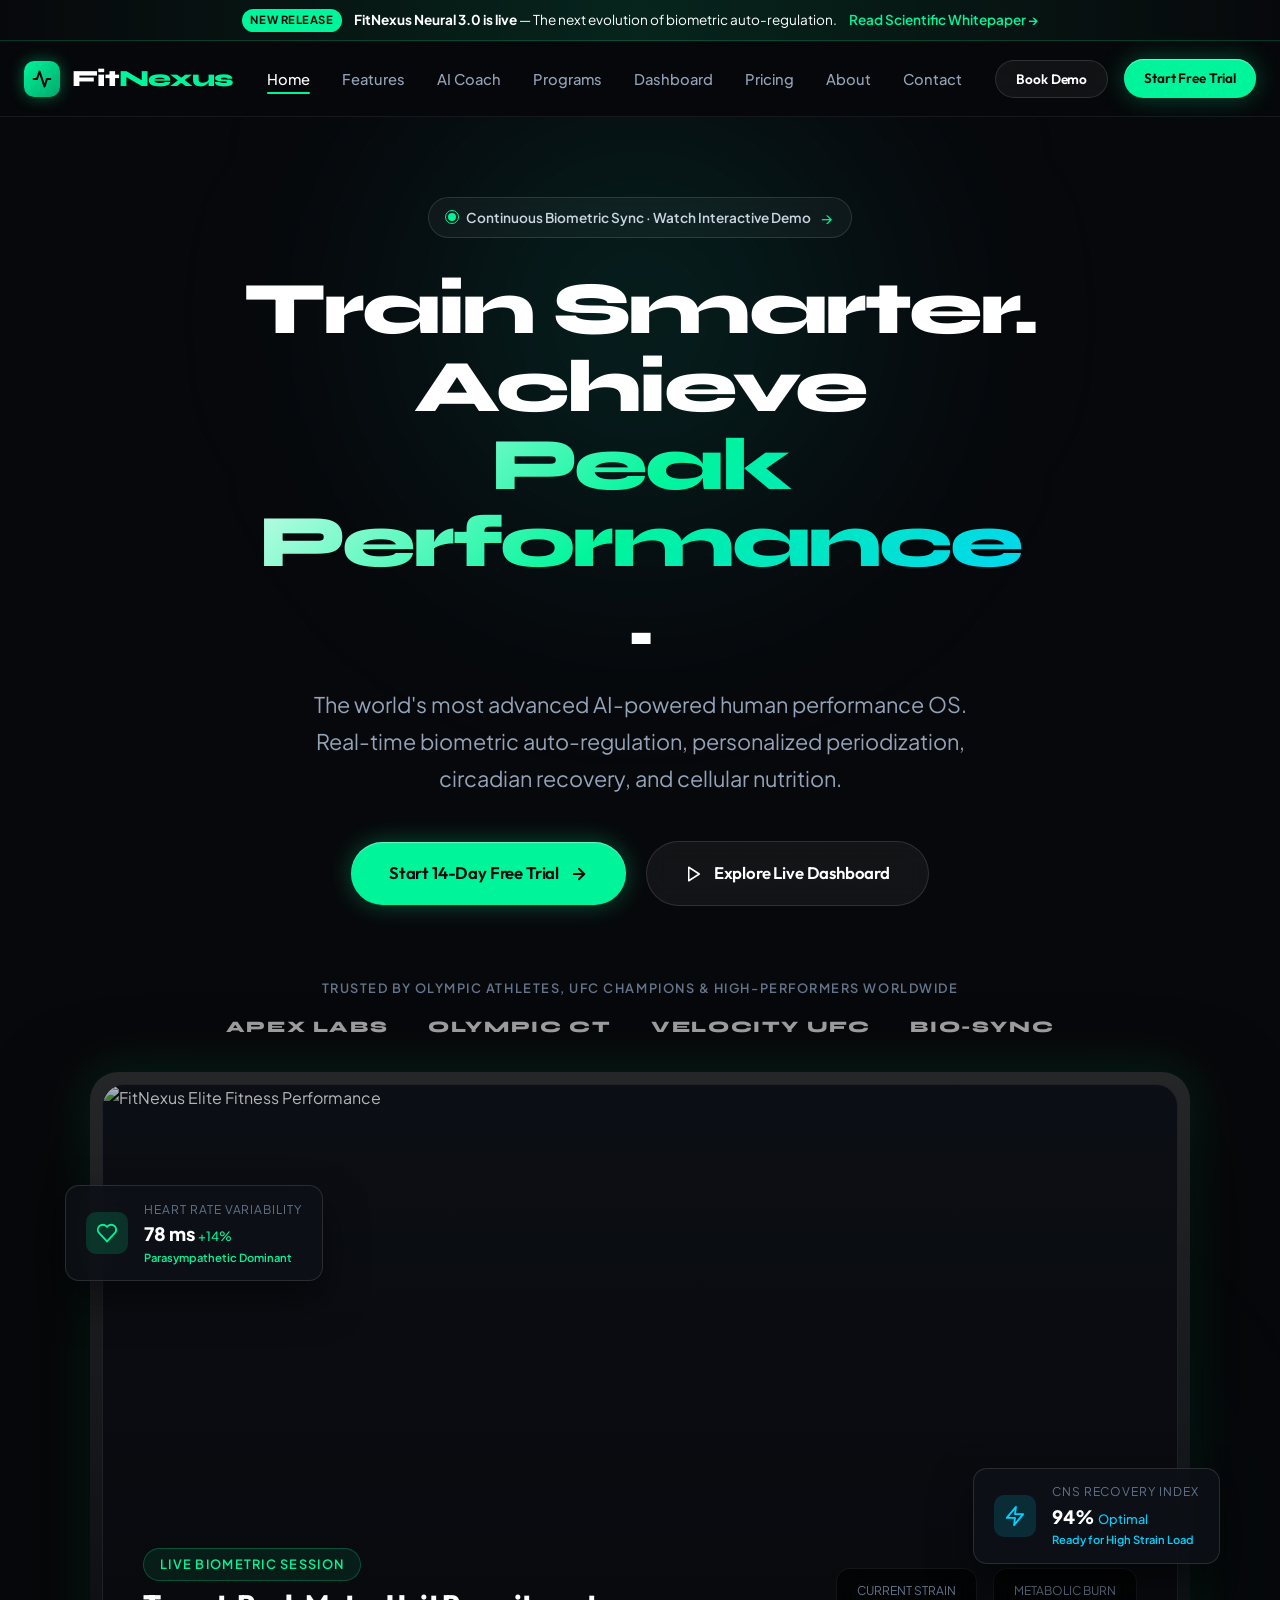
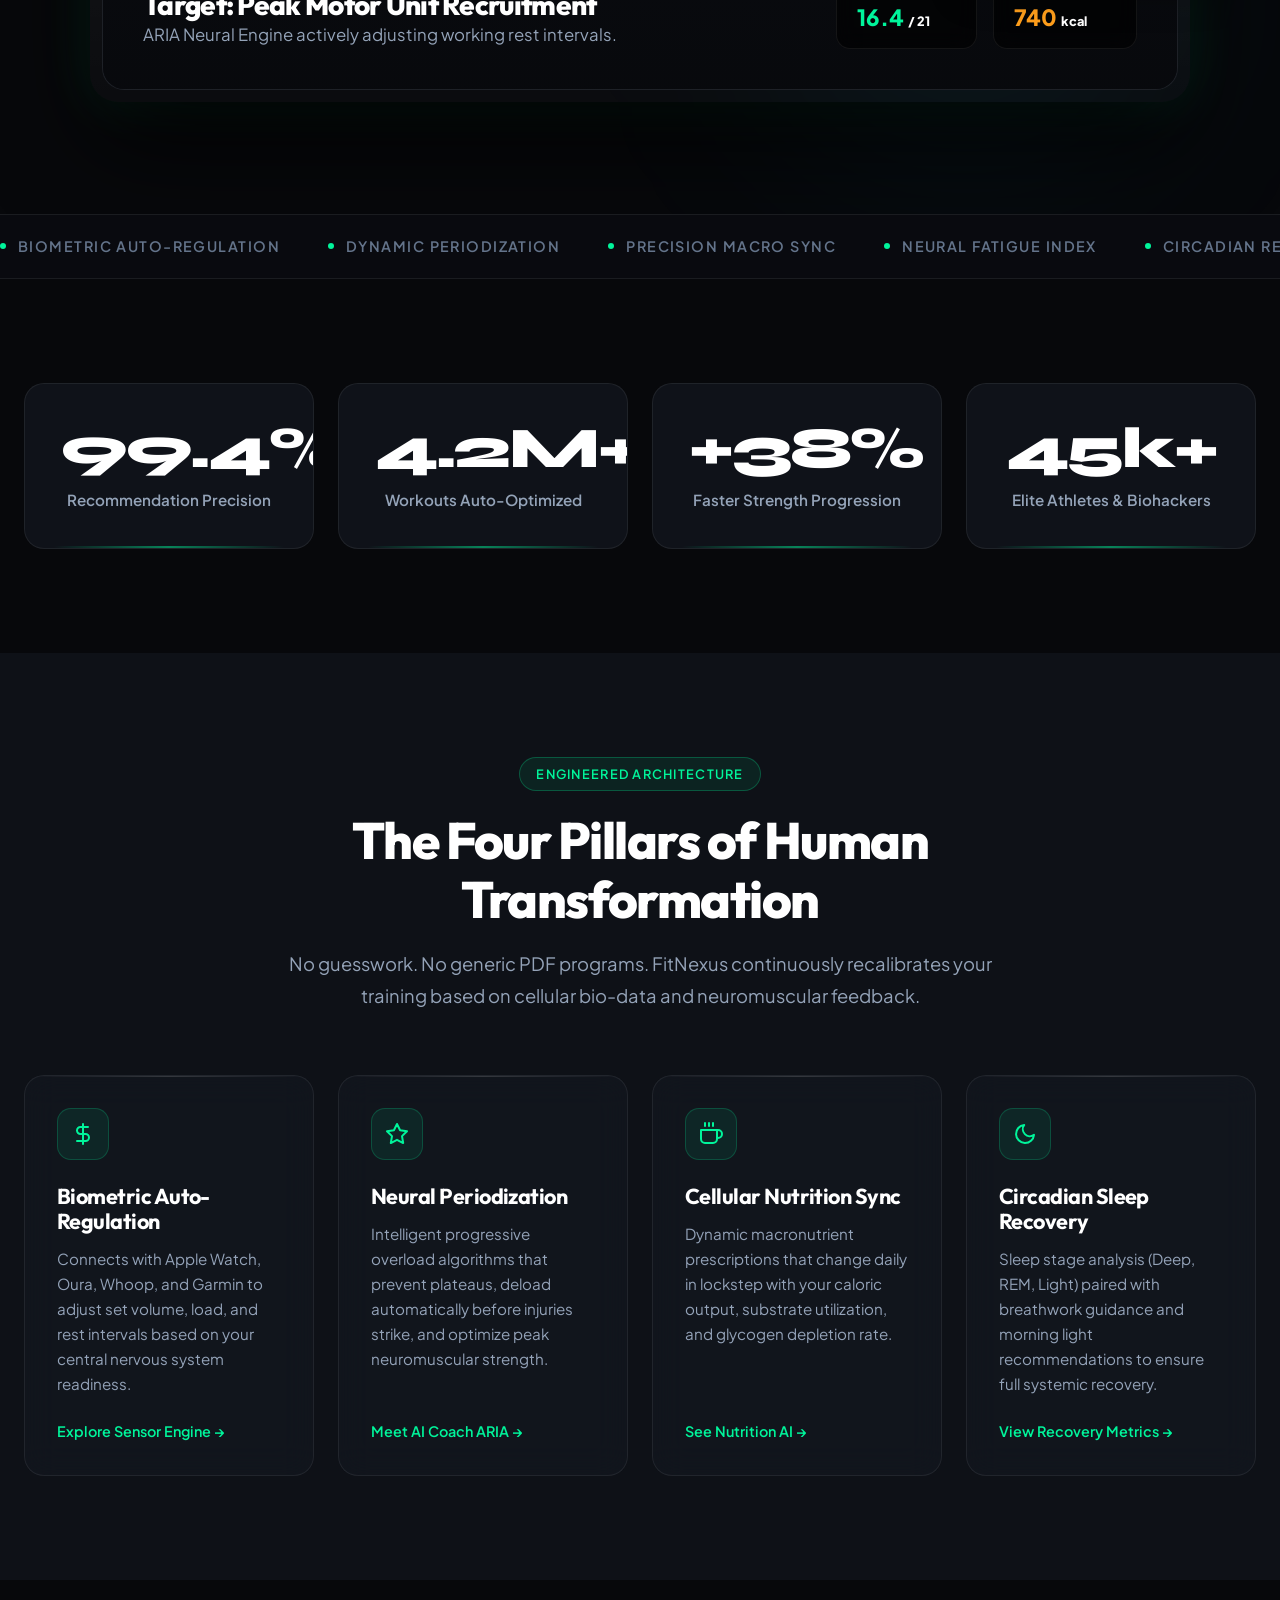
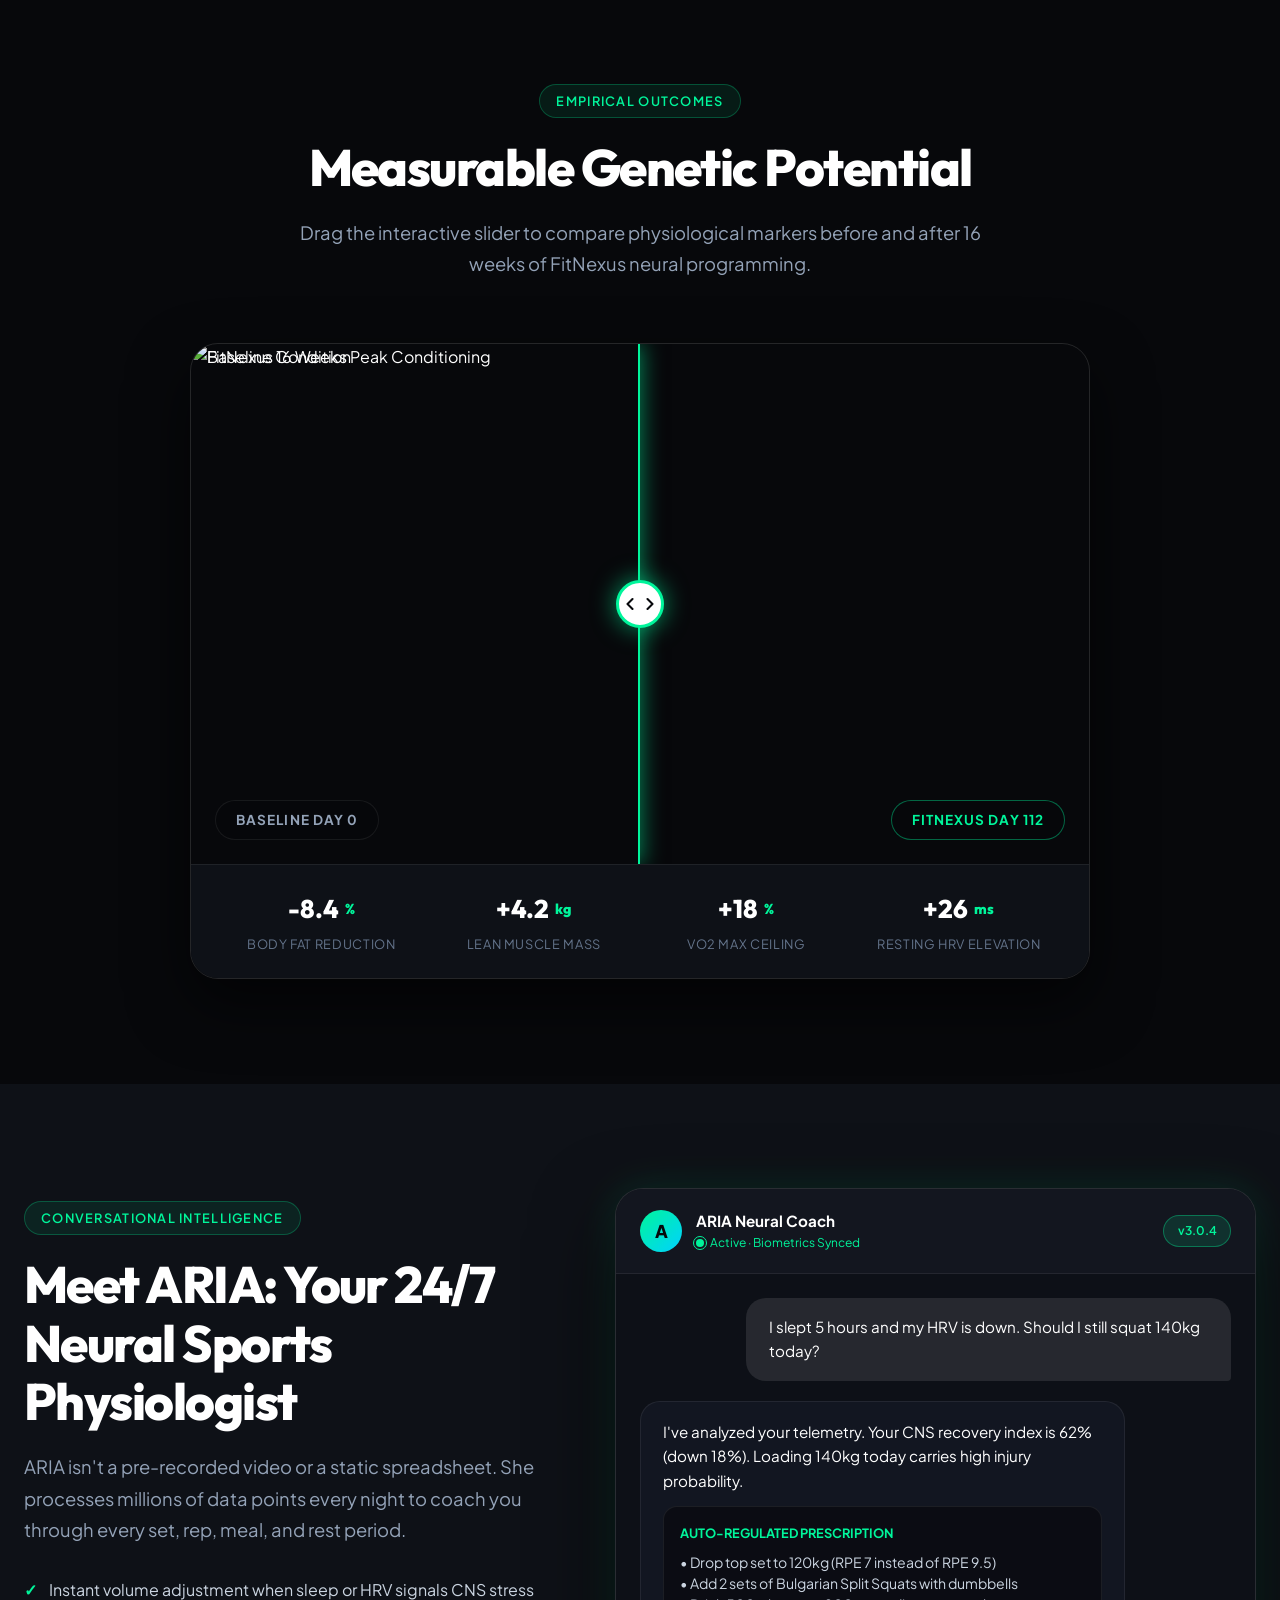
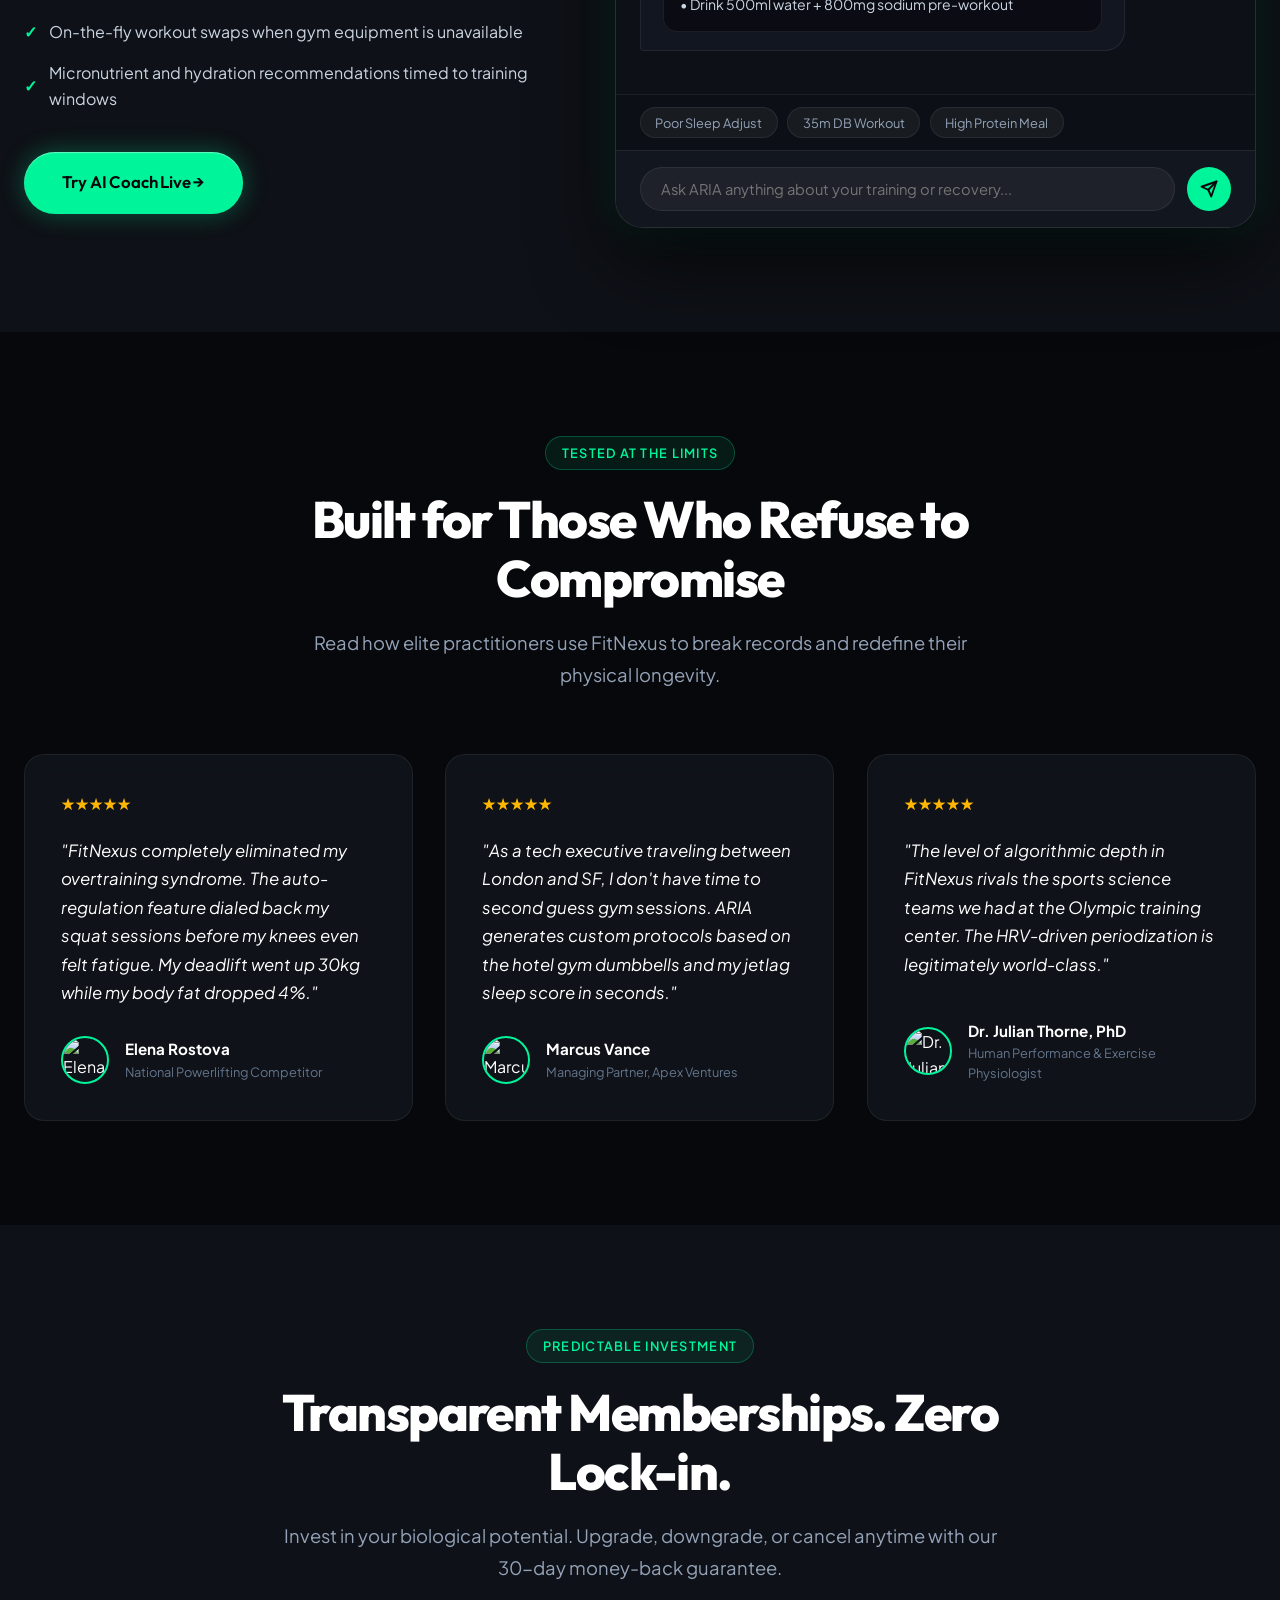
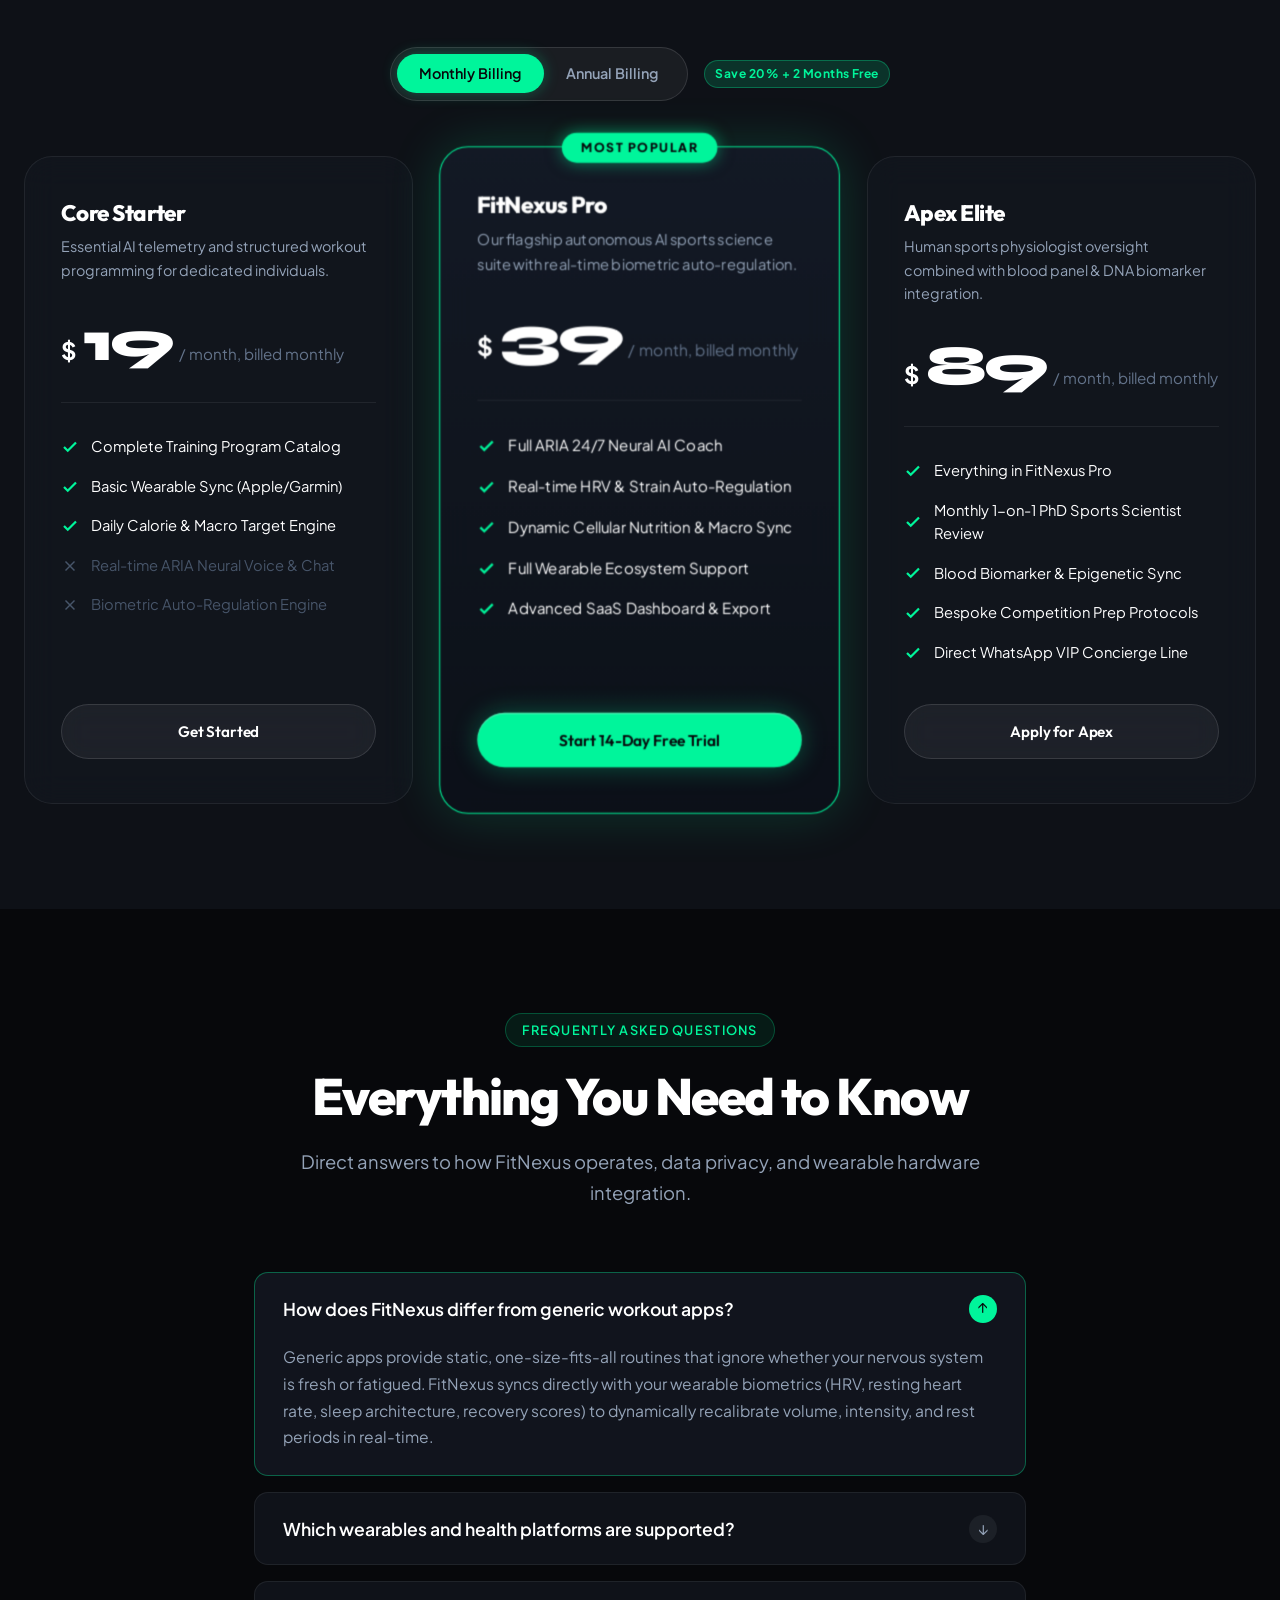
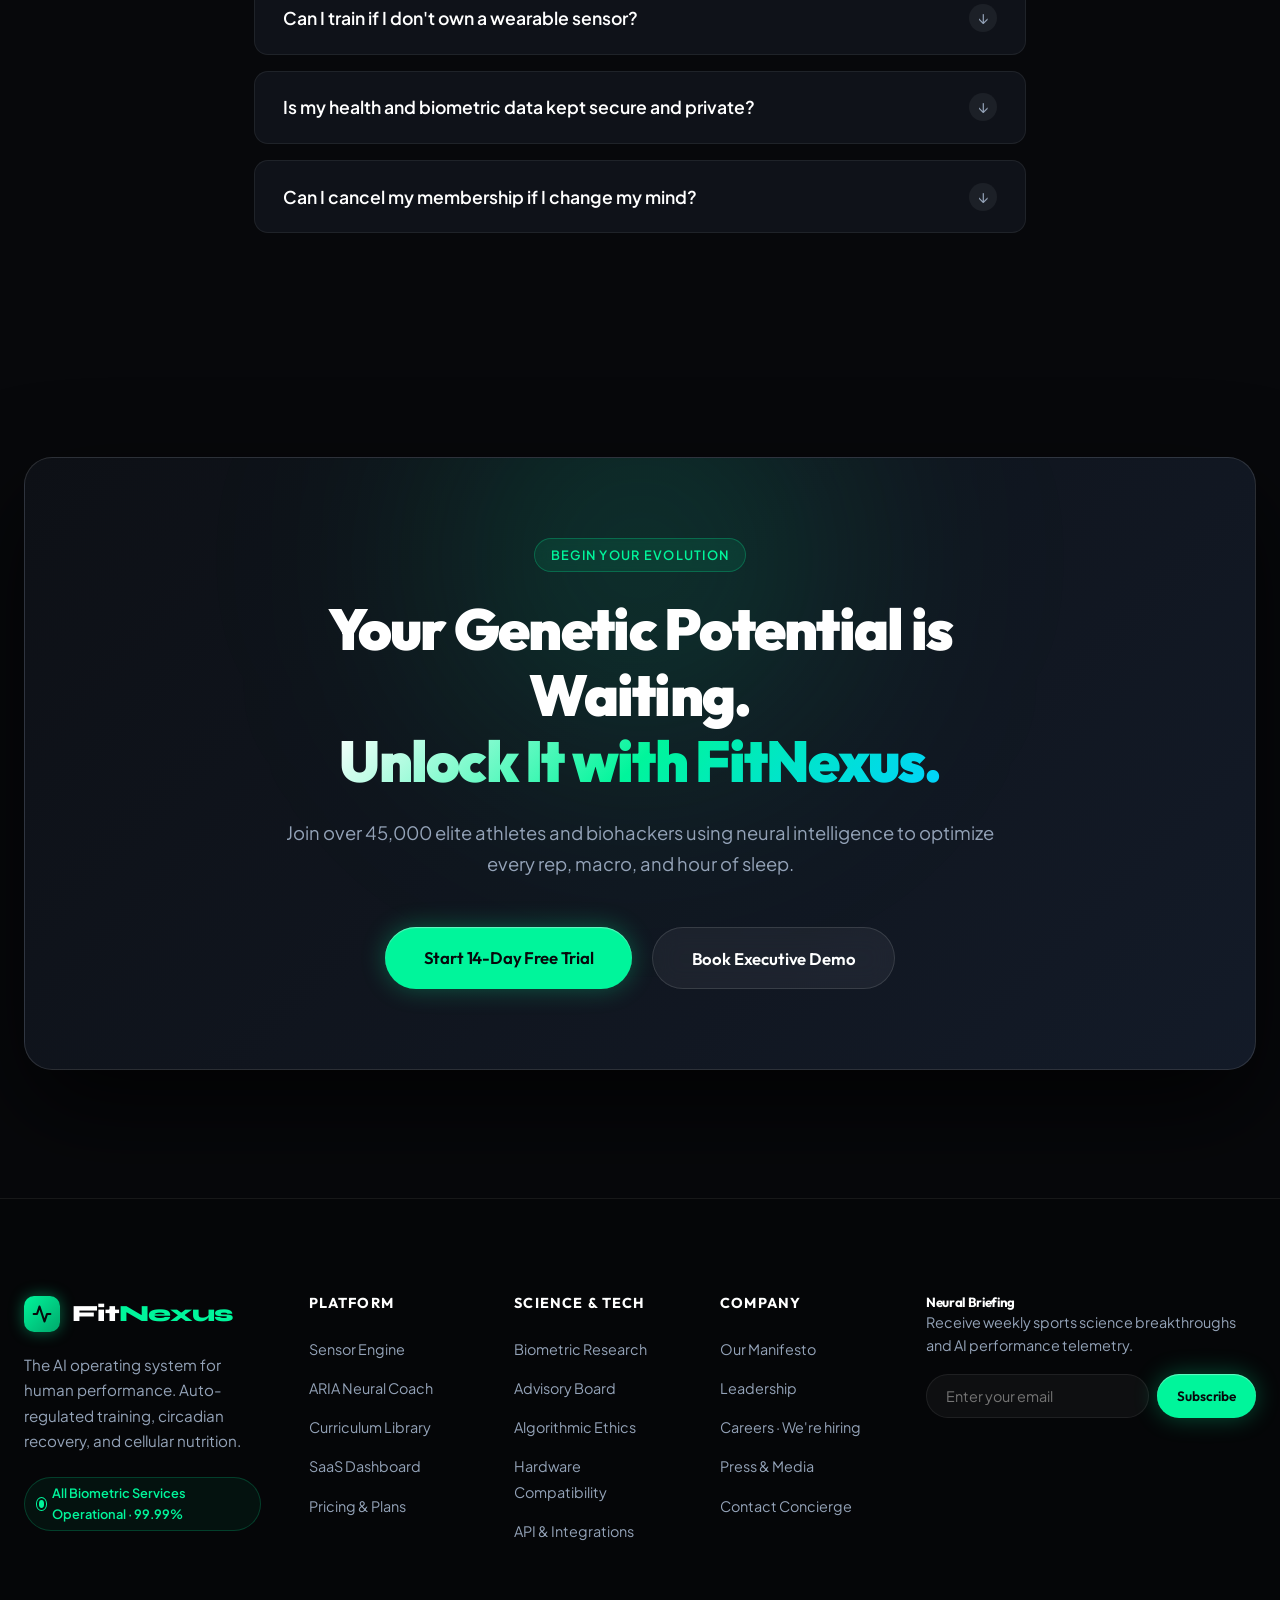
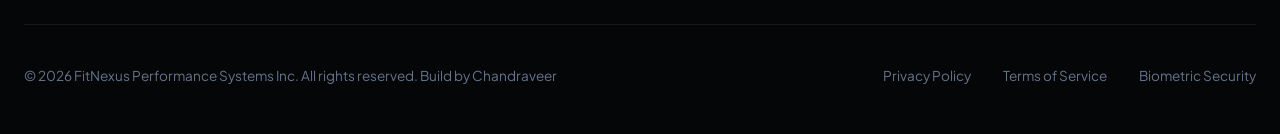
==== commit 62fee6f0: "Update FitNexus branding and website content" ====
--- a/index.html
+++ b/index.html
@@ -3,8 +3,8 @@
 <head>
   <meta charset="UTF-8">
   <meta name="viewport" content="width=device-width, initial-scale=1.0">
-  <title>KINETIQ AI — The Intelligent Operating System for Human Performance</title>
-  <meta name="description" content="KINETIQ is an AI-powered human performance platform integrating real-time biometric tracking, neural coaching, dynamic periodization, and metabolic nutrition.">
+  <title>FitNexus — Train Smarter. Track Progress. Get Stronger.</title>
+  <meta name="description" content="FitNexus is an AI-powered human performance platform integrating real-time biometric tracking, neural coaching, dynamic periodization, and metabolic nutrition.">
   <link rel="stylesheet" href="css/main.css">
   <link rel="stylesheet" href="css/components.css">
   <link rel="stylesheet" href="css/pages.css">
@@ -14,7 +14,7 @@
   <!-- Announcement Bar -->
   <div class="announcement-bar">
     <span class="badge">New Release</span>
-    <span><strong>KINETIQ Neural 3.0 is live</strong> — The next evolution of biometric auto-regulation.</span>
+    <span><strong>FitNexus Neural 3.0 is live</strong> — The next evolution of biometric auto-regulation.</span>
     <a href="features.html">Read Scientific Whitepaper &rarr;</a>
   </div>
 
@@ -27,7 +27,7 @@
             <polyline points="22 12 18 12 15 21 9 3 6 12 2 12"></polyline>
           </svg>
         </div>
-        <span>KINETIQ<span class="highlight">.AI</span></span>
+        <span>Fit<span class="highlight">Nexus</span></span>
       </a>
 
       <nav>
@@ -66,7 +66,7 @@
             <polyline points="22 12 18 12 15 21 9 3 6 12 2 12"></polyline>
           </svg>
         </div>
-        <span>KINETIQ<span class="highlight">.AI</span></span>
+        <span>Fit<span class="highlight">Nexus</span></span>
       </div>
       <button class="mobile-drawer-close modal-close" aria-label="Close Menu">&times;</button>
     </div>
@@ -167,7 +167,7 @@
         </div>
 
         <div class="hero-mockup-frame">
-          <img src="https://images.unsplash.com/photo-1517838277536-f5f99be501cd?auto=format&fit=crop&w=1600&q=80" alt="Kinetiq Elite Fitness Performance" style="aspect-ratio: 16/9; object-fit: cover; filter: contrast(1.1) brightness(0.9);">
+          <img src="https://images.unsplash.com/photo-1517838277536-f5f99be501cd?auto=format&fit=crop&w=1600&q=80" alt="FitNexus Elite Fitness Performance" style="aspect-ratio: 16/9; object-fit: cover; filter: contrast(1.1) brightness(0.9);">
           
           <!-- Inner HUD Overlay -->
           <div style="position: absolute; inset: 0; background: linear-gradient(180deg, rgba(7,8,11,0.2) 0%, rgba(7,8,11,0.85) 100%); display: flex; flex-direction: column; justify-content: flex-end; padding: 2.5rem;">
@@ -242,7 +242,7 @@
       <div class="section-header reveal-on-scroll">
         <span class="section-tag">Engineered Architecture</span>
         <h2 class="section-title">The Four Pillars of Human Transformation</h2>
-        <p class="section-subtitle">No guesswork. No generic PDF programs. KINETIQ continuously recalibrates your training based on cellular bio-data and neuromuscular feedback.</p>
+        <p class="section-subtitle">No guesswork. No generic PDF programs. FitNexus continuously recalibrates your training based on cellular bio-data and neuromuscular feedback.</p>
       </div>
 
       <div class="grid-4">
@@ -303,13 +303,13 @@
       <div class="section-header reveal-on-scroll">
         <span class="section-tag">Empirical Outcomes</span>
         <h2 class="section-title">Measurable Genetic Potential</h2>
-        <p class="section-subtitle">Drag the interactive slider to compare physiological markers before and after 16 weeks of KINETIQ neural programming.</p>
+        <p class="section-subtitle">Drag the interactive slider to compare physiological markers before and after 16 weeks of FitNexus neural programming.</p>
       </div>
 
       <div class="transformation-container reveal-on-scroll">
         <div class="comparison-slider">
           <!-- Background Image (After Transformation) -->
-          <img class="comparison-img" src="https://images.unsplash.com/photo-1583454110551-21f2fa2afe61?auto=format&fit=crop&w=1200&q=80" alt="Kinetiq 16 Weeks Peak Conditioning">
+          <img class="comparison-img" src="https://images.unsplash.com/photo-1583454110551-21f2fa2afe61?auto=format&fit=crop&w=1200&q=80" alt="FitNexus 16 Weeks Peak Conditioning">
           
           <!-- Overlay Image (Baseline) -->
           <div class="comparison-overlay">
@@ -327,7 +327,7 @@
           </div>
 
           <span class="slider-badge before">Baseline Day 0</span>
-          <span class="slider-badge after">KINETIQ Day 112</span>
+          <span class="slider-badge after">FitNexus Day 112</span>
         </div>
 
         <!-- Metrics Comparison Strip -->
@@ -435,14 +435,14 @@
       <div class="section-header reveal-on-scroll">
         <span class="section-tag">Tested at the Limits</span>
         <h2 class="section-title">Built for Those Who Refuse to Compromise</h2>
-        <p class="section-subtitle">Read how elite practitioners use KINETIQ to break records and redefine their physical longevity.</p>
+        <p class="section-subtitle">Read how elite practitioners use FitNexus to break records and redefine their physical longevity.</p>
       </div>
 
       <div class="grid-3">
         <div class="testimonial-card reveal-on-scroll stagger-1">
           <div>
             <div class="test-stars">★★★★★</div>
-            <p class="test-quote">"KINETIQ completely eliminated my overtraining syndrome. The auto-regulation feature dialed back my squat sessions before my knees even felt fatigue. My deadlift went up 30kg while my body fat dropped 4%."</p>
+            <p class="test-quote">"FitNexus completely eliminated my overtraining syndrome. The auto-regulation feature dialed back my squat sessions before my knees even felt fatigue. My deadlift went up 30kg while my body fat dropped 4%."</p>
           </div>
           <div class="test-author">
             <img class="test-avatar" src="https://images.unsplash.com/photo-1534528741775-53994a69daeb?auto=format&fit=crop&w=120&q=80" alt="Elena Rostova">
@@ -470,7 +470,7 @@
         <div class="testimonial-card reveal-on-scroll stagger-3">
           <div>
             <div class="test-stars">★★★★★</div>
-            <p class="test-quote">"The level of algorithmic depth in KINETIQ rivals the sports science teams we had at the Olympic training center. The HRV-driven periodization is legitimately world-class."</p>
+            <p class="test-quote">"The level of algorithmic depth in FitNexus rivals the sports science teams we had at the Olympic training center. The HRV-driven periodization is legitimately world-class."</p>
           </div>
           <div class="test-author">
             <img class="test-avatar" src="https://images.unsplash.com/photo-1500648767791-00dcc994a43e?auto=format&fit=crop&w=120&q=80" alt="Dr. Julian Thorne">
@@ -525,7 +525,7 @@
         <!-- Pro Plan (Featured) -->
         <div class="pricing-card featured reveal-on-scroll stagger-2">
           <div class="featured-ribbon">Most Popular</div>
-          <h3 class="plan-name">KINETIQ Pro</h3>
+          <h3 class="plan-name">FitNexus Pro</h3>
           <p class="plan-desc">Our flagship autonomous AI sports science suite with real-time biometric auto-regulation.</p>
           <div class="plan-price-wrapper">
             <span class="plan-currency">$</span>
@@ -552,7 +552,7 @@
             <span class="plan-cycle">/ month, billed monthly</span>
           </div>
           <ul class="plan-features-list">
-            <li class="plan-feature-item included"><svg viewBox="0 0 24 24" fill="none" stroke="currentColor" stroke-width="3"><polyline points="20 6 9 17 4 12"></polyline></svg> Everything in KINETIQ Pro</li>
+            <li class="plan-feature-item included"><svg viewBox="0 0 24 24" fill="none" stroke="currentColor" stroke-width="3"><polyline points="20 6 9 17 4 12"></polyline></svg> Everything in FitNexus Pro</li>
             <li class="plan-feature-item included"><svg viewBox="0 0 24 24" fill="none" stroke="currentColor" stroke-width="3"><polyline points="20 6 9 17 4 12"></polyline></svg> Monthly 1-on-1 PhD Sports Scientist Review</li>
             <li class="plan-feature-item included"><svg viewBox="0 0 24 24" fill="none" stroke="currentColor" stroke-width="3"><polyline points="20 6 9 17 4 12"></polyline></svg> Blood Biomarker & Epigenetic Sync</li>
             <li class="plan-feature-item included"><svg viewBox="0 0 24 24" fill="none" stroke="currentColor" stroke-width="3"><polyline points="20 6 9 17 4 12"></polyline></svg> Bespoke Competition Prep Protocols</li>
@@ -570,17 +570,17 @@
       <div class="section-header reveal-on-scroll">
         <span class="section-tag">Frequently Asked Questions</span>
         <h2 class="section-title">Everything You Need to Know</h2>
-        <p class="section-subtitle">Direct answers to how KINETIQ operates, data privacy, and wearable hardware integration.</p>
+        <p class="section-subtitle">Direct answers to how FitNexus operates, data privacy, and wearable hardware integration.</p>
       </div>
 
       <div class="reveal-on-scroll">
         <div class="accordion-item active">
           <div class="accordion-header">
-            <span class="accordion-title">How does KINETIQ differ from generic workout apps?</span>
+            <span class="accordion-title">How does FitNexus differ from generic workout apps?</span>
             <div class="accordion-icon">&darr;</div>
           </div>
           <div class="accordion-content" style="max-height: 200px;">
-            <p class="accordion-body">Generic apps provide static, one-size-fits-all routines that ignore whether your nervous system is fresh or fatigued. KINETIQ syncs directly with your wearable biometrics (HRV, resting heart rate, sleep architecture, recovery scores) to dynamically recalibrate volume, intensity, and rest periods in real-time.</p>
+            <p class="accordion-body">Generic apps provide static, one-size-fits-all routines that ignore whether your nervous system is fresh or fatigued. FitNexus syncs directly with your wearable biometrics (HRV, resting heart rate, sleep architecture, recovery scores) to dynamically recalibrate volume, intensity, and rest periods in real-time.</p>
           </div>
         </div>
 
@@ -590,7 +590,7 @@
             <div class="accordion-icon">&darr;</div>
           </div>
           <div class="accordion-content">
-            <p class="accordion-body">KINETIQ natively supports Apple Health, Apple Watch, Whoop 4.0, Oura Ring Gen 3, Garmin Connect, and Polar. We also integrate with Concept2 ergometers and smart barbells.</p>
+            <p class="accordion-body">FitNexus natively supports Apple Health, Apple Watch, Whoop 4.0, Oura Ring Gen 3, Garmin Connect, and Polar. We also integrate with Concept2 ergometers and smart barbells.</p>
           </div>
         </div>
 
@@ -600,7 +600,7 @@
             <div class="accordion-icon">&darr;</div>
           </div>
           <div class="accordion-content">
-            <p class="accordion-body">Yes. While wearable bio-telemetry unlocks automated adjustments, KINETIQ includes an intelligent subjective readiness check-in that assesses soreness, sleep quality, and perceived exertion (RPE) to customize your daily sessions.</p>
+            <p class="accordion-body">Yes. While wearable bio-telemetry unlocks automated adjustments, FitNexus includes an intelligent subjective readiness check-in that assesses soreness, sleep quality, and perceived exertion (RPE) to customize your daily sessions.</p>
           </div>
         </div>
 
@@ -636,7 +636,7 @@
           <span class="section-tag" style="margin-bottom: 1.5rem;">Begin Your Evolution</span>
           <h2 style="font-size: clamp(2.4rem, 4.5vw, 3.8rem); font-weight: 900; margin-bottom: 1.5rem; letter-spacing: -0.03em;">
             Your Genetic Potential is Waiting.<br>
-            <span class="gradient-text-accent">Unlock It with KINETIQ.</span>
+            <span class="gradient-text-accent">Unlock It with FitNexus.</span>
           </h2>
           <p style="font-size: 1.15rem; color: var(--text-secondary); margin-bottom: 3rem;">
             Join over 45,000 elite athletes and biohackers using neural intelligence to optimize every rep, macro, and hour of sleep.
@@ -661,7 +661,7 @@
                 <polyline points="22 12 18 12 15 21 9 3 6 12 2 12"></polyline>
               </svg>
             </div>
-            <span>KINETIQ<span class="highlight">.AI</span></span>
+            <span>Fit<span class="highlight">Nexus</span></span>
           </a>
           <p>The AI operating system for human performance. Auto-regulated training, circadian recovery, and cellular nutrition.</p>
           <div style="margin-top: 1.5rem;" class="footer-system-status">
@@ -714,7 +714,7 @@
       </div>
 
       <div class="footer-bottom">
-        <div>&copy; 2026 KINETIQ Performance Systems Inc. All rights reserved. Build by Chandraveer</div>
+        <div>&copy; 2026 FitNexus Performance Systems Inc. All rights reserved. Build by Chandraveer</div>
         
        
         <div style="display: flex; gap: 2rem;">
@@ -732,7 +732,7 @@
       <div class="modal-header">
         <div>
           <h3 style="font-size: 1.35rem; font-weight: 800;">Book a Private Performance Walkthrough</h3>
-          <p style="font-size: 0.85rem; color: var(--text-muted); margin: 0;">See how KINETIQ auto-regulates biometric telemetry for your athletic goals.</p>
+          <p style="font-size: 0.85rem; color: var(--text-muted); margin: 0;">See how FitNexus auto-regulates biometric telemetry for your athletic goals.</p>
         </div>
         <button class="modal-close" aria-label="Close modal">&times;</button>
       </div>
--- a/css/main.css
+++ b/css/main.css
@@ -1,5 +1,5 @@
 /* ==========================================================================
-   KINETIQ AI - Design System & Core Styles
+   FitNexus - Design System & Core Styles
    Ultra-Luxury Dark-First Fitness SaaS Platform
    ========================================================================== */
 
--- a/css/components.css
+++ b/css/components.css
@@ -1,5 +1,5 @@
 /* ==========================================================================
-   KINETIQ AI - Component System
+   FitNexus - Component System
    Re-usable high-end UI components, widgets, modals, and micro-interactions
    ========================================================================== */
 
--- a/css/pages.css
+++ b/css/pages.css
@@ -1,5 +1,5 @@
 /* ==========================================================================
-   KINETIQ AI - Page-Specific Layouts & Complex Interactive Views
+   FitNexus - Page-Specific Layouts & Complex Interactive Views
    Hero, AI Coach Chat, SaaS Dashboard, Feature Matrix, Contact Form
    ========================================================================== */
 
